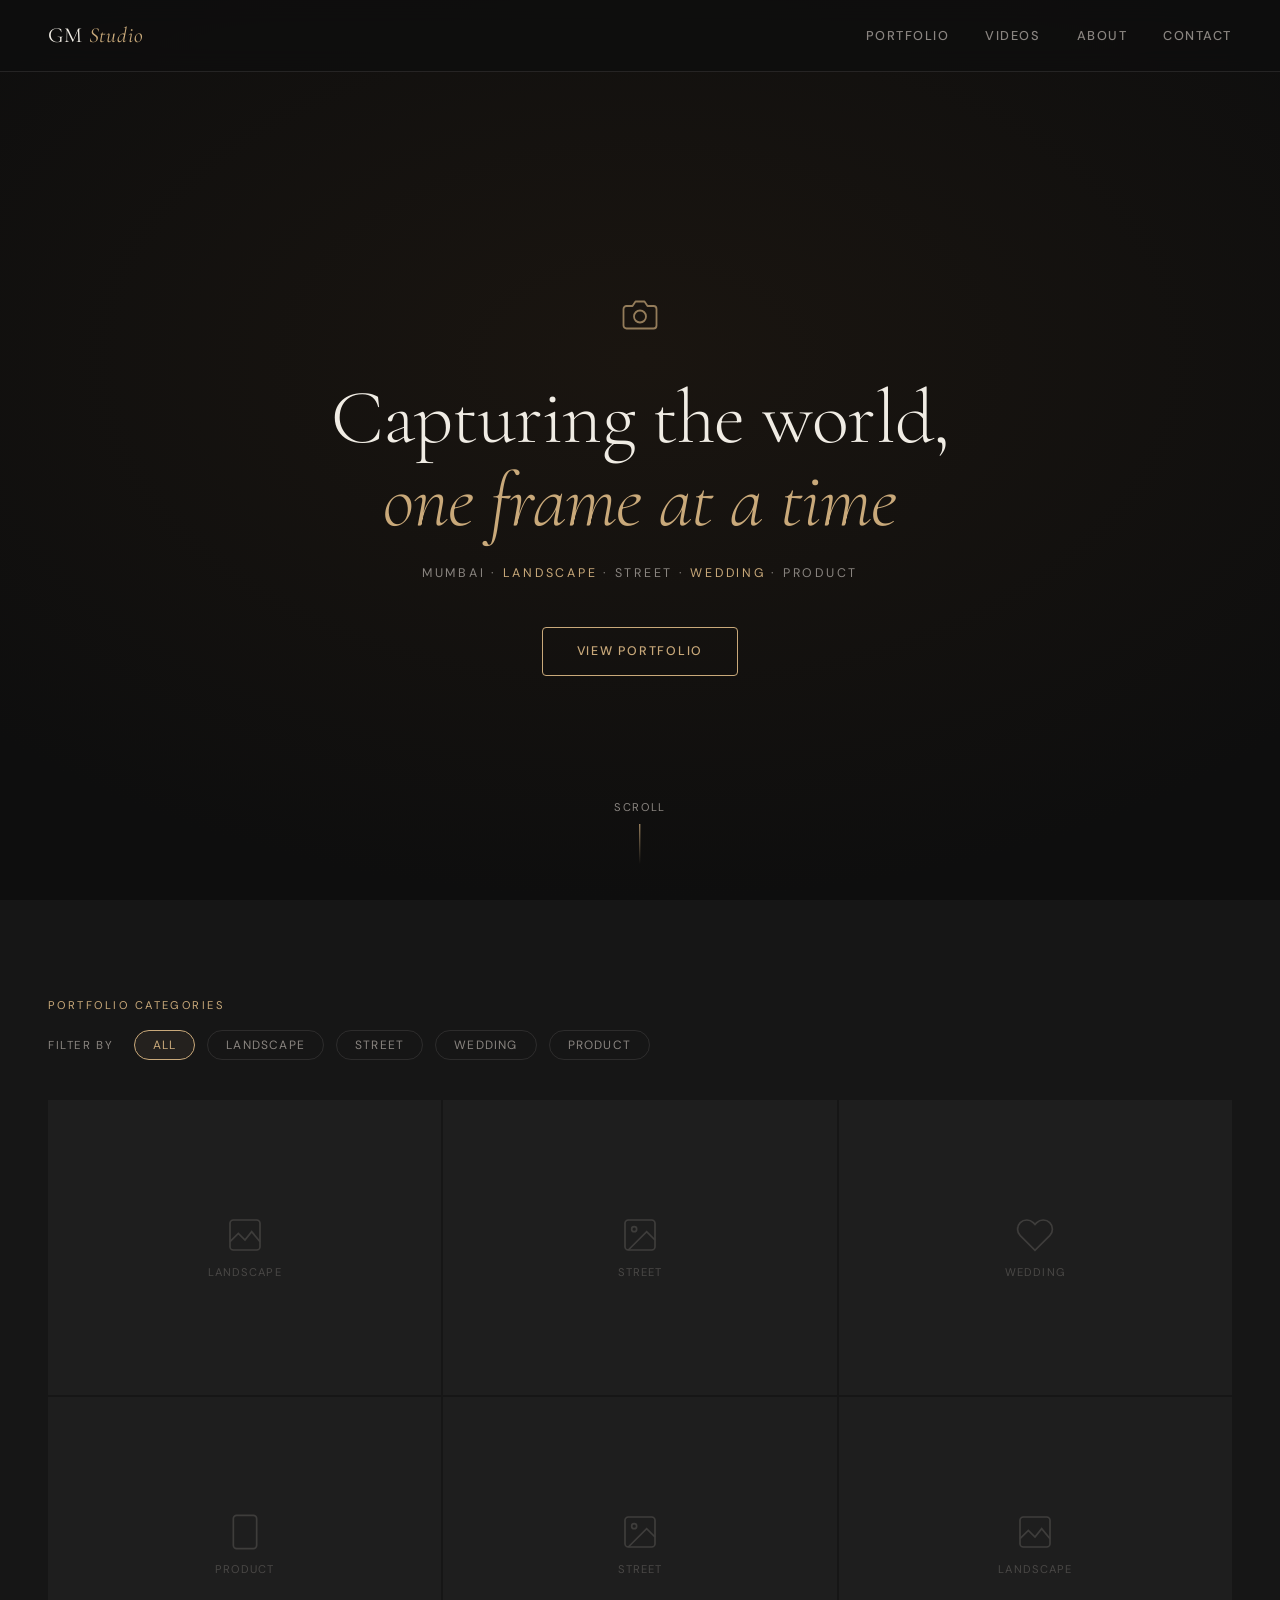
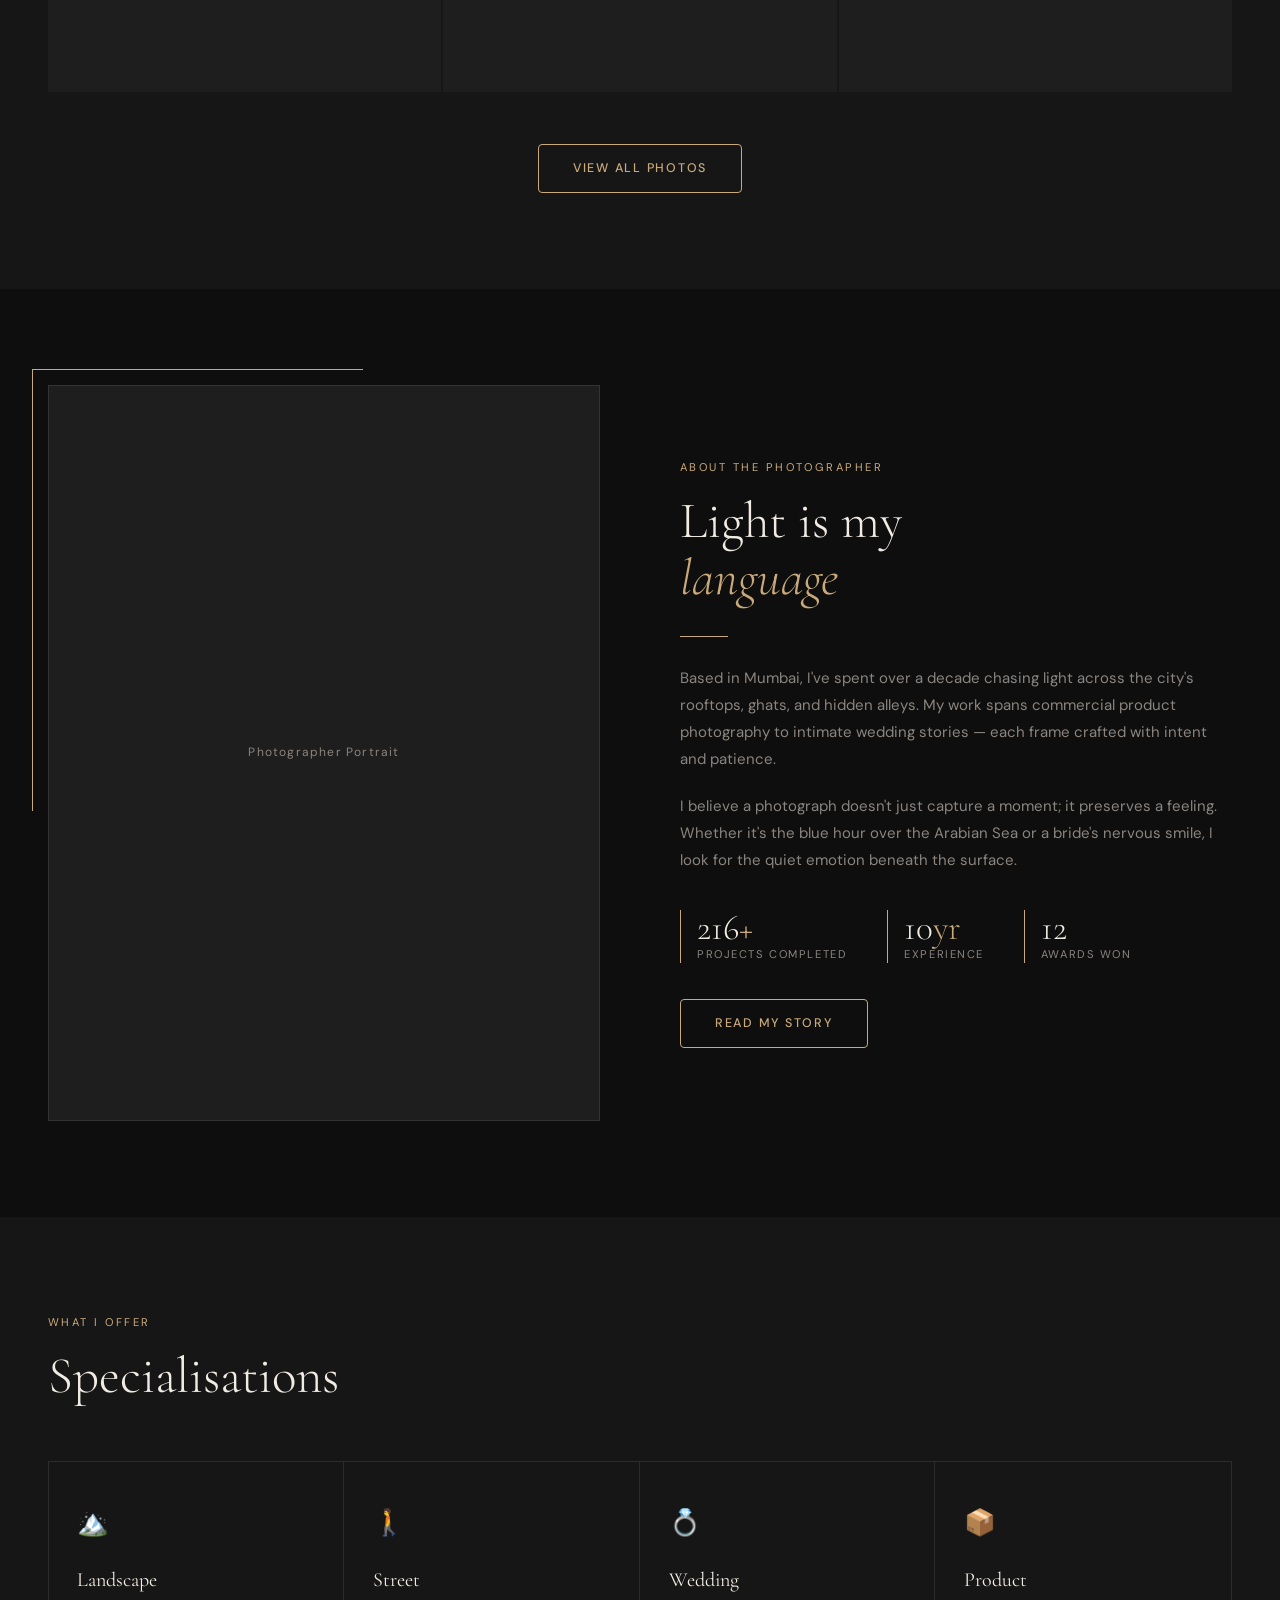
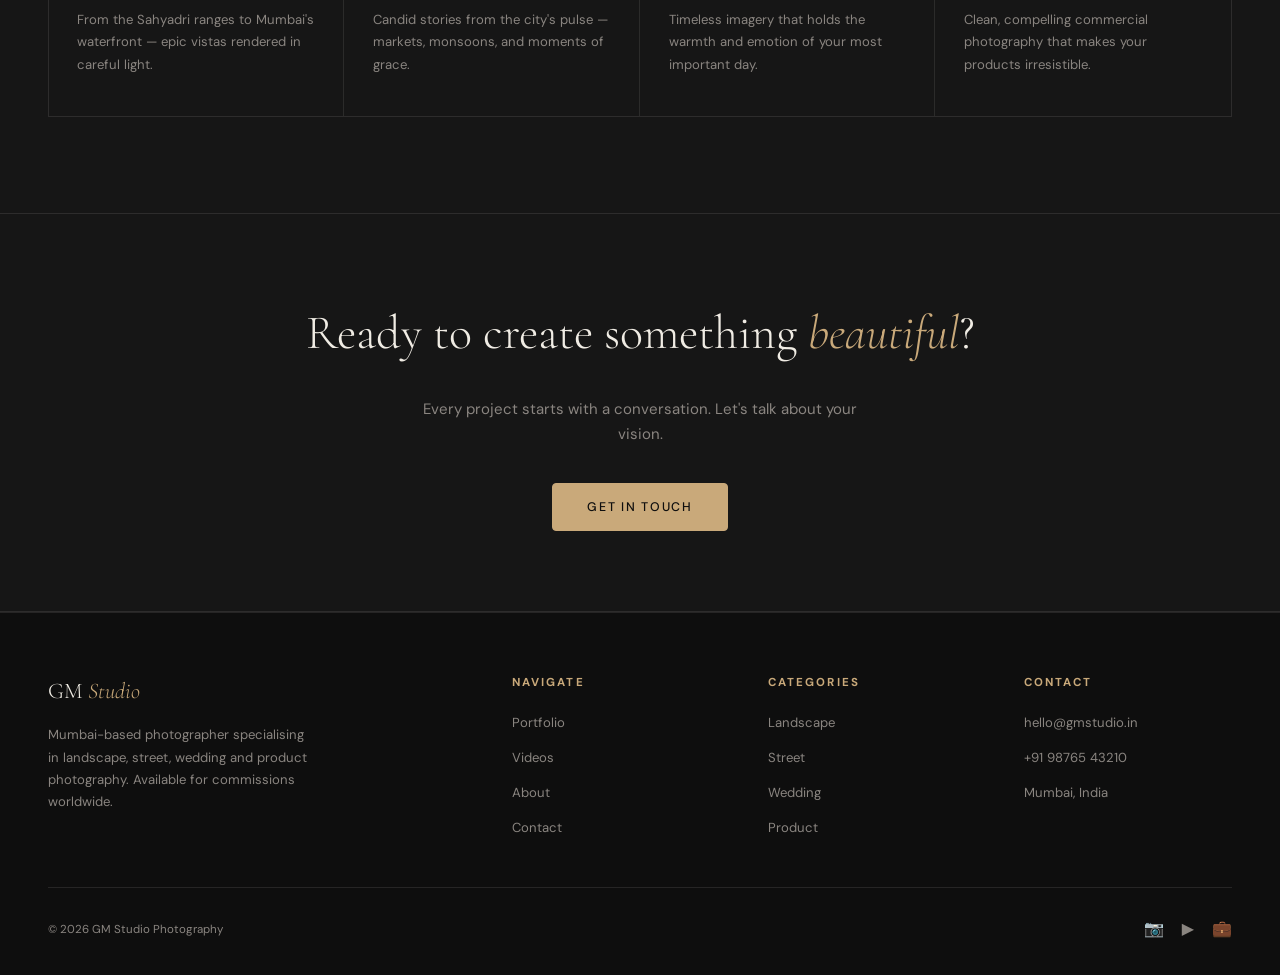
==== index.html @ 30e32eff "Add files via upload" ====
<!DOCTYPE html>
<html lang="en">
<head>
  <meta charset="UTF-8" />
  <meta name="viewport" content="width=device-width, initial-scale=1.0" />
  <title>GM Studio Photography</title>
  <link rel="stylesheet" href="css/style.css" />
</head>
<body>

  <!-- ── NAV ── -->
  <nav>
    <a href="index.html" class="nav-logo">GM <span>Studio</span></a>
    <ul class="nav-links">
      <li><a href="portfolio.html">Portfolio</a></li>
      <li><a href="videos.html">Videos</a></li>
      <li><a href="about.html">About</a></li>
      <li><a href="contact.html">Contact</a></li>
    </ul>
    <button class="hamburger" aria-label="Menu">
      <span></span><span></span><span></span>
    </button>
  </nav>

  <!-- Mobile Menu -->
  <div class="mobile-menu">
    <a href="portfolio.html">Portfolio</a>
    <a href="videos.html">Videos</a>
    <a href="about.html">About</a>
    <a href="contact.html">Contact</a>
  </div>

  <!-- ── HERO ── -->
  <section class="hero">
    <div class="hero-bg"></div>
    <div class="hero-content">
      <div class="hero-icon">
        <svg width="36" height="36" viewBox="0 0 24 24" fill="none" stroke="currentColor" stroke-width="1.2" stroke-linecap="round" stroke-linejoin="round">
          <path d="M23 19a2 2 0 0 1-2 2H3a2 2 0 0 1-2-2V8a2 2 0 0 1 2-2h4l2-3h6l2 3h4a2 2 0 0 1 2 2z"/>
          <circle cx="12" cy="13" r="4"/>
        </svg>
      </div>
      <h1>Capturing the world,<br><em>one frame at a time</em></h1>
      <p class="hero-sub">
        Mumbai &middot; <span>Landscape</span> &middot; Street &middot; <span>Wedding</span> &middot; Product
      </p>
      <a href="portfolio.html" class="btn">View Portfolio</a>
    </div>
    <div class="hero-scroll">scroll</div>
  </section>

  <!-- ── PORTFOLIO CATEGORIES ── -->
  <section class="portfolio-section">
    <div class="section-label">Portfolio categories</div>
    <div class="filter-bar">
      <span>Filter by</span>
      <button class="filter-btn active" data-filter="all">All</button>
      <button class="filter-btn" data-filter="landscape">Landscape</button>
      <button class="filter-btn" data-filter="street">Street</button>
      <button class="filter-btn" data-filter="wedding">Wedding</button>
      <button class="filter-btn" data-filter="product">Product</button>
    </div>

    <div class="grid-3">
      <!-- Landscape -->
      <div class="photo-card" data-cat="landscape" data-reveal
           data-lightbox="" data-caption="Western Ghats at Dusk — Landscape">
        <div class="photo-placeholder">
          <svg width="40" height="40" viewBox="0 0 24 24" fill="none" stroke="currentColor" stroke-width="1">
            <rect x="3" y="3" width="18" height="18" rx="2"/><path d="m3 16 5-5 4 4 4-5 5 6"/>
          </svg>
          <span>Landscape</span>
        </div>
        <div class="photo-card-overlay">
          <h3>Western Ghats</h3>
          <p>Landscape</p>
        </div>
      </div>

      <!-- Street -->
      <div class="photo-card" data-cat="street" data-reveal
           data-lightbox="" data-caption="Dharavi Streets — Street Photography">
        <div class="photo-placeholder">
          <svg width="40" height="40" viewBox="0 0 24 24" fill="none" stroke="currentColor" stroke-width="1">
            <rect x="3" y="3" width="18" height="18" rx="2"/><circle cx="8.5" cy="8.5" r="1.5"/><path d="m21 15-5-5L5 21"/>
          </svg>
          <span>Street</span>
        </div>
        <div class="photo-card-overlay">
          <h3>Dharavi Stories</h3>
          <p>Street</p>
        </div>
      </div>

      <!-- Wedding -->
      <div class="photo-card" data-cat="wedding" data-reveal
           data-lightbox="" data-caption="Beachside Ceremony — Wedding">
        <div class="photo-placeholder">
          <svg width="40" height="40" viewBox="0 0 24 24" fill="none" stroke="currentColor" stroke-width="1">
            <path d="M20.84 4.61a5.5 5.5 0 0 0-7.78 0L12 5.67l-1.06-1.06a5.5 5.5 0 0 0-7.78 7.78l1.06 1.06L12 21.23l7.78-7.78 1.06-1.06a5.5 5.5 0 0 0 0-7.78z"/>
          </svg>
          <span>Wedding</span>
        </div>
        <div class="photo-card-overlay">
          <h3>Beachside Ceremony</h3>
          <p>Wedding</p>
        </div>
      </div>

      <!-- Product -->
      <div class="photo-card" data-cat="product" data-reveal
           data-lightbox="" data-caption="Artisan Watch — Product">
        <div class="photo-placeholder">
          <svg width="40" height="40" viewBox="0 0 24 24" fill="none" stroke="currentColor" stroke-width="1">
            <rect x="5" y="2" width="14" height="20" rx="2"/><path d="M12 18h.01"/>
          </svg>
          <span>Product</span>
        </div>
        <div class="photo-card-overlay">
          <h3>Artisan Watch</h3>
          <p>Product</p>
        </div>
      </div>

      <!-- Street -->
      <div class="photo-card" data-cat="street" data-reveal
           data-lightbox="" data-caption="Marine Lines — Street">
        <div class="photo-placeholder">
          <svg width="40" height="40" viewBox="0 0 24 24" fill="none" stroke="currentColor" stroke-width="1">
            <rect x="3" y="3" width="18" height="18" rx="2"/><circle cx="8.5" cy="8.5" r="1.5"/><path d="m21 15-5-5L5 21"/>
          </svg>
          <span>Street</span>
        </div>
        <div class="photo-card-overlay">
          <h3>Marine Lines</h3>
          <p>Street</p>
        </div>
      </div>

      <!-- Landscape -->
      <div class="photo-card" data-cat="landscape" data-reveal
           data-lightbox="" data-caption="Lonavala Mist — Landscape">
        <div class="photo-placeholder">
          <svg width="40" height="40" viewBox="0 0 24 24" fill="none" stroke="currentColor" stroke-width="1">
            <rect x="3" y="3" width="18" height="18" rx="2"/><path d="m3 16 5-5 4 4 4-5 5 6"/>
          </svg>
          <span>Landscape</span>
        </div>
        <div class="photo-card-overlay">
          <h3>Lonavala Mist</h3>
          <p>Landscape</p>
        </div>
      </div>
    </div>

    <div style="text-align:center; margin-top:52px;">
      <a href="portfolio.html" class="btn">View All Photos</a>
    </div>
  </section>

  <!-- ── ABOUT STRIP ── -->
  <section style="padding:96px 48px; background: var(--bg);">
    <div class="about-strip">
      <div class="about-strip-img">
        <div class="img-frame">
          <span>Photographer Portrait</span>
        </div>
      </div>
      <div class="about-strip-text" data-reveal>
        <div class="section-label">About the photographer</div>
        <h2 class="section-title">Light is my<br><em>language</em></h2>
        <div class="divider"></div>
        <p>Based in Mumbai, I've spent over a decade chasing light across the city's rooftops, ghats, and hidden alleys. My work spans commercial product photography to intimate wedding stories — each frame crafted with intent and patience.</p>
        <p>I believe a photograph doesn't just capture a moment; it preserves a feeling. Whether it's the blue hour over the Arabian Sea or a bride's nervous smile, I look for the quiet emotion beneath the surface.</p>
        <div class="stats-row">
          <div class="stat">
            <div class="stat-num" data-count="350" data-suffix="+">350<span>+</span></div>
            <div class="stat-label">Projects completed</div>
          </div>
          <div class="stat">
            <div class="stat-num" data-count="10" data-suffix="yr">10<span>yr</span></div>
            <div class="stat-label">Experience</div>
          </div>
          <div class="stat">
            <div class="stat-num" data-count="12" data-suffix="">12<span></span></div>
            <div class="stat-label">Awards won</div>
          </div>
        </div>
        <a href="about.html" class="btn">Read my story</a>
      </div>
    </div>
  </section>

  <!-- ── SERVICES ── -->
  <section style="background: var(--bg-2);">
    <div class="section-label">What I offer</div>
    <h2 class="section-title" data-reveal>Specialisations</h2>
    <div class="services-grid">
      <div class="service-card" data-reveal>
        <div class="service-icon">🏔️</div>
        <h3>Landscape</h3>
        <p>From the Sahyadri ranges to Mumbai's waterfront — epic vistas rendered in careful light.</p>
      </div>
      <div class="service-card" data-reveal>
        <div class="service-icon">🚶</div>
        <h3>Street</h3>
        <p>Candid stories from the city's pulse — markets, monsoons, and moments of grace.</p>
      </div>
      <div class="service-card" data-reveal>
        <div class="service-icon">💍</div>
        <h3>Wedding</h3>
        <p>Timeless imagery that holds the warmth and emotion of your most important day.</p>
      </div>
      <div class="service-card" data-reveal>
        <div class="service-icon">📦</div>
        <h3>Product</h3>
        <p>Clean, compelling commercial photography that makes your products irresistible.</p>
      </div>
    </div>
  </section>

  <!-- ── CTA ── -->
  <div class="cta-strip">
    <h2>Ready to create something <em>beautiful</em>?</h2>
    <p>Every project starts with a conversation. Let's talk about your vision.</p>
    <a href="contact.html" class="btn btn-solid">Get in touch</a>
  </div>

  <!-- ── FOOTER ── -->
  <footer>
    <div class="footer-grid">
      <div>
        <div class="footer-logo">GM <span>Studio</span></div>
        <p class="footer-about">Mumbai-based photographer specialising in landscape, street, wedding and product photography. Available for commissions worldwide.</p>
      </div>
      <div class="footer-col">
        <h4>Navigate</h4>
        <ul>
          <li><a href="portfolio.html">Portfolio</a></li>
          <li><a href="videos.html">Videos</a></li>
          <li><a href="about.html">About</a></li>
          <li><a href="contact.html">Contact</a></li>
        </ul>
      </div>
      <div class="footer-col">
        <h4>Categories</h4>
        <ul>
          <li><a href="portfolio.html">Landscape</a></li>
          <li><a href="portfolio.html">Street</a></li>
          <li><a href="portfolio.html">Wedding</a></li>
          <li><a href="portfolio.html">Product</a></li>
        </ul>
      </div>
      <div class="footer-col">
        <h4>Contact</h4>
        <ul>
          <li><a href="mailto:hello@gmstudio.in">hello@gmstudio.in</a></li>
          <li><a href="tel:+919876543210">+91 98765 43210</a></li>
          <li><a href="#">Mumbai, India</a></li>
        </ul>
      </div>
    </div>
    <div class="footer-bottom">
      <span>© 2026 GM Studio Photography</span>
      <div class="social-links">
        <a href="#" aria-label="Instagram">📷</a>
        <a href="#" aria-label="YouTube">▶️</a>
        <a href="#" aria-label="LinkedIn">💼</a>
      </div>
    </div>
  </footer>

  <!-- Lightbox -->
  <div class="lightbox" id="lightbox">
    <div class="lightbox-inner">
      <span class="lightbox-close" id="lb-close">&times;</span>
      <div style="min-width:300px;min-height:220px;background:var(--bg-3);display:flex;align-items:center;justify-content:center;color:var(--text-muted);font-size:.8rem;letter-spacing:.1em;border:1px solid var(--border);">
        Add your photo here
      </div>
      <p class="lightbox-caption" id="lb-caption"></p>
    </div>
  </div>

  <script src="js/main.js"></script>
</body>
</html>
---- css/style.css ----
/* ============================================================
   Aryan Sharma Photography — style.css
   Palette: Deep charcoal bg, warm ivory text, dusty rose accent
   Type: Cormorant Garamond (display) + DM Sans (body)
   ============================================================ */

@import url('https://fonts.googleapis.com/css2?family=Cormorant+Garamond:ital,wght@0,300;0,400;0,600;1,300;1,400&family=DM+Sans:wght@300;400;500&display=swap');

/* ── TOKENS ── */
:root {
  --bg:         #0e0e0e;
  --bg-2:       #161616;
  --bg-3:       #1e1e1e;
  --text:       #f0ece4;
  --text-muted: #8a8580;
  --accent:     #c9a97a;       /* warm gold */
  --accent-2:   #e8d5b7;
  --border:     rgba(240,236,228,.1);
  --radius:     4px;
  --nav-h:      72px;

  --font-display: 'Cormorant Garamond', Georgia, serif;
  --font-body:    'DM Sans', system-ui, sans-serif;
}

/* ── RESET ── */
*, *::before, *::after { box-sizing: border-box; margin: 0; padding: 0; }
html { scroll-behavior: smooth; }
body {
  background: var(--bg);
  color: var(--text);
  font-family: var(--font-body);
  font-size: 15px;
  line-height: 1.65;
  -webkit-font-smoothing: antialiased;
}
img { display: block; max-width: 100%; }
a { color: inherit; text-decoration: none; }
ul { list-style: none; }
button { cursor: pointer; border: none; background: none; font-family: inherit; }

/* ── NAV ── */
nav {
  position: fixed; top: 0; left: 0; right: 0; z-index: 100;
  height: var(--nav-h);
  display: flex; align-items: center; justify-content: space-between;
  padding: 0 48px;
  background: rgba(14,14,14,.88);
  backdrop-filter: blur(12px);
  border-bottom: 1px solid var(--border);
  transition: background .3s;
}
.nav-logo {
  font-family: var(--font-display);
  font-size: 1.35rem;
  font-weight: 400;
  letter-spacing: .04em;
  color: var(--text);
}
.nav-logo span { color: var(--accent); font-style: italic; }
.nav-links { display: flex; gap: 36px; align-items: center; }
.nav-links a {
  font-size: .8rem;
  font-weight: 500;
  letter-spacing: .12em;
  text-transform: uppercase;
  color: var(--text-muted);
  transition: color .2s;
}
.nav-links a:hover,
.nav-links a.active { color: var(--accent); }
.hamburger { display: none; flex-direction: column; gap: 5px; }
.hamburger span {
  display: block; width: 24px; height: 1.5px;
  background: var(--text); transition: all .3s;
}

/* ── HERO ── */
.hero {
  min-height: 100vh;
  display: flex; flex-direction: column;
  align-items: center; justify-content: center;
  text-align: center;
  padding: var(--nav-h) 24px 0;
  position: relative;
  overflow: hidden;
}
.hero-bg {
  position: absolute; inset: 0; z-index: 0;
  background: radial-gradient(ellipse 70% 60% at 50% 40%, #1a1510 0%, #0e0e0e 100%);
}
.hero-content { position: relative; z-index: 1; max-width: 680px; }
.hero-icon {
  font-size: 2rem; margin-bottom: 28px;
  color: var(--accent); opacity: .7;
}
.hero h1 {
  font-family: var(--font-display);
  font-size: clamp(2.8rem, 6vw, 5.5rem);
  font-weight: 300;
  line-height: 1.08;
  letter-spacing: -.01em;
  margin-bottom: 20px;
}
.hero h1 em { font-style: italic; color: var(--accent); }
.hero-sub {
  font-size: .78rem;
  letter-spacing: .22em;
  text-transform: uppercase;
  color: var(--text-muted);
  margin-bottom: 44px;
}
.hero-sub span { color: var(--accent); }
.btn {
  display: inline-flex; align-items: center; gap: 10px;
  padding: 13px 34px;
  border: 1px solid var(--accent);
  color: var(--accent);
  font-family: var(--font-body);
  font-size: .78rem;
  font-weight: 500;
  letter-spacing: .14em;
  text-transform: uppercase;
  border-radius: var(--radius);
  transition: background .25s, color .25s;
}
.btn:hover { background: var(--accent); color: var(--bg); }
.btn-solid {
  background: var(--accent); color: var(--bg);
}
.btn-solid:hover { background: var(--accent-2); }
.hero-scroll {
  position: absolute; bottom: 36px; left: 50%; transform: translateX(-50%);
  display: flex; flex-direction: column; align-items: center; gap: 8px;
  color: var(--text-muted); font-size: .7rem; letter-spacing: .14em;
  text-transform: uppercase;
}
.hero-scroll::after {
  content: '';
  display: block; width: 1px; height: 40px;
  background: linear-gradient(to bottom, var(--accent), transparent);
  animation: scrollLine 2s ease-in-out infinite;
}
@keyframes scrollLine { 0%,100%{opacity:.3;transform:scaleY(1)} 50%{opacity:1;transform:scaleY(1.3)} }

/* ── SECTION BASICS ── */
section { padding: 96px 48px; }
.section-label {
  font-size: .7rem; letter-spacing: .22em; text-transform: uppercase;
  color: var(--accent); margin-bottom: 16px;
}
.section-title {
  font-family: var(--font-display);
  font-size: clamp(2rem, 4vw, 3.2rem);
  font-weight: 300; line-height: 1.12;
}
.section-title em { font-style: italic; color: var(--accent); }
.divider {
  width: 48px; height: 1px;
  background: var(--accent); margin: 28px 0;
}

/* ── PORTFOLIO PREVIEW (homepage) ── */
.portfolio-section { background: var(--bg-2); }
.filter-bar {
  display: flex; align-items: center; gap: 12px;
  margin-bottom: 40px; flex-wrap: wrap;
}
.filter-bar span {
  font-size: .72rem; letter-spacing: .14em;
  text-transform: uppercase; color: var(--text-muted); margin-right: 8px;
}
.filter-btn {
  padding: 6px 18px;
  border: 1px solid var(--border);
  border-radius: 20px;
  font-size: .75rem; letter-spacing: .1em;
  text-transform: uppercase; color: var(--text-muted);
  transition: all .2s;
}
.filter-btn:hover, .filter-btn.active {
  border-color: var(--accent); color: var(--accent);
  background: rgba(201,169,122,.08);
}
.grid-3 {
  display: grid;
  grid-template-columns: repeat(3, 1fr);
  gap: 2px;
}
.photo-card {
  position: relative; overflow: hidden;
  aspect-ratio: 4/3; background: var(--bg-3);
  cursor: pointer;
}
.photo-card img {
  width: 100%; height: 100%; object-fit: cover;
  transition: transform .5s cubic-bezier(.25,.46,.45,.94);
}
.photo-card:hover img { transform: scale(1.06); }
.photo-card-overlay {
  position: absolute; inset: 0;
  background: linear-gradient(to top, rgba(14,14,14,.85) 0%, transparent 55%);
  opacity: 0; transition: opacity .3s;
  display: flex; flex-direction: column;
  justify-content: flex-end; padding: 20px;
}
.photo-card:hover .photo-card-overlay { opacity: 1; }
.photo-card-overlay h3 {
  font-family: var(--font-display); font-weight: 400; font-size: 1.1rem;
}
.photo-card-overlay p { font-size: .72rem; color: var(--accent); letter-spacing: .1em; text-transform: uppercase; }

/* ── PLACEHOLDER SVG PHOTO CARDS ── */
.photo-placeholder {
  width:100%; height:100%; display:flex; align-items:center; justify-content:center;
  background: var(--bg-3); flex-direction: column; gap: 8px; color: var(--text-muted);
}
.photo-placeholder svg { opacity: .3; }
.photo-placeholder span { font-size: .7rem; letter-spacing: .1em; text-transform: uppercase; opacity: .4; }

/* ── ABOUT STRIP (homepage teaser) ── */
.about-strip {
  display: grid; grid-template-columns: 1fr 1fr; gap: 80px; align-items: center;
}
.about-strip-img {
  position: relative;
}
.about-strip-img .img-frame {
  width: 100%; aspect-ratio: 3/4; background: var(--bg-3);
  border: 1px solid var(--border);
  display: flex; align-items: center; justify-content: center;
  color: var(--text-muted); font-size: .75rem; letter-spacing: .1em;
}
.about-strip-img::before {
  content: '';
  position: absolute; top: -16px; left: -16px;
  width: 60%; height: 60%;
  border-top: 1px solid var(--accent); border-left: 1px solid var(--accent);
  pointer-events: none;
}
.about-strip-text p { color: var(--text-muted); margin-bottom: 20px; line-height: 1.8; }
.stats-row { display: flex; gap: 40px; margin: 36px 0; }
.stat { border-left: 1px solid var(--accent); padding-left: 16px; }
.stat-num {
  font-family: var(--font-display); font-size: 2.2rem;
  font-weight: 300; color: var(--text); line-height: 1;
}
.stat-num span { color: var(--accent); }
.stat-label { font-size: .7rem; letter-spacing: .14em; text-transform: uppercase; color: var(--text-muted); }

/* ── SERVICES ── */
.services-grid {
  display: grid; grid-template-columns: repeat(4, 1fr); gap: 1px;
  border: 1px solid var(--border); margin-top: 56px;
}
.service-card {
  padding: 40px 28px; background: var(--bg-2);
  border-right: 1px solid var(--border);
  transition: background .25s;
}
.service-card:last-child { border-right: none; }
.service-card:hover { background: var(--bg-3); }
.service-icon { font-size: 1.6rem; margin-bottom: 20px; }
.service-card h3 {
  font-family: var(--font-display); font-size: 1.25rem;
  font-weight: 400; margin-bottom: 12px;
}
.service-card p { font-size: .82rem; color: var(--text-muted); line-height: 1.7; }

/* ── CTA STRIP ── */
.cta-strip {
  background: var(--bg-2);
  border-top: 1px solid var(--border);
  border-bottom: 1px solid var(--border);
  text-align: center; padding: 80px 48px;
}
.cta-strip h2 {
  font-family: var(--font-display); font-size: clamp(1.8rem, 4vw, 3rem);
  font-weight: 300; margin-bottom: 24px;
}
.cta-strip h2 em { font-style: italic; color: var(--accent); }
.cta-strip p { color: var(--text-muted); max-width: 440px; margin: 0 auto 36px; }

/* ── FOOTER ── */
footer {
  background: var(--bg); border-top: 1px solid var(--border);
  padding: 60px 48px 32px;
}
.footer-grid {
  display: grid; grid-template-columns: 2fr 1fr 1fr 1fr; gap: 48px;
  margin-bottom: 48px;
}
.footer-logo {
  font-family: var(--font-display); font-size: 1.4rem; font-weight: 300;
  color: var(--text); margin-bottom: 14px;
}
.footer-logo span { color: var(--accent); font-style: italic; }
.footer-about { font-size: .82rem; color: var(--text-muted); line-height: 1.7; max-width: 260px; }
.footer-col h4 {
  font-size: .72rem; letter-spacing: .18em; text-transform: uppercase;
  color: var(--accent); margin-bottom: 18px;
}
.footer-col ul { display: flex; flex-direction: column; gap: 10px; }
.footer-col ul li a {
  font-size: .82rem; color: var(--text-muted); transition: color .2s;
}
.footer-col ul li a:hover { color: var(--text); }
.footer-bottom {
  display: flex; justify-content: space-between; align-items: center;
  padding-top: 28px; border-top: 1px solid var(--border);
  font-size: .72rem; color: var(--text-muted);
}
.social-links { display: flex; gap: 18px; }
.social-links a { color: var(--text-muted); transition: color .2s; font-size: 1rem; }
.social-links a:hover { color: var(--accent); }

/* ── PAGE HERO (inner pages) ── */
.page-hero {
  height: 42vh; min-height: 300px;
  display: flex; flex-direction: column; align-items: center; justify-content: center;
  text-align: center; padding-top: var(--nav-h);
  background: radial-gradient(ellipse 60% 80% at 50% 50%, #17120a 0%, #0e0e0e 100%);
  border-bottom: 1px solid var(--border);
}
.page-hero h1 {
  font-family: var(--font-display); font-size: clamp(2.4rem, 5vw, 4.5rem);
  font-weight: 300;
}
.page-hero h1 em { font-style: italic; color: var(--accent); }
.page-hero p { color: var(--text-muted); font-size: .82rem; letter-spacing: .14em; text-transform: uppercase; margin-top: 12px; }

/* ── PORTFOLIO PAGE ── */
.portfolio-page section { padding: 64px 48px; }
.masonry-grid {
  columns: 3; column-gap: 3px;
}
.masonry-item {
  break-inside: avoid; margin-bottom: 3px;
  position: relative; overflow: hidden; cursor: pointer;
}
.masonry-item img { width: 100%; display: block; transition: transform .4s; }
.masonry-item:hover img { transform: scale(1.04); }

/* ── LIGHTBOX ── */
.lightbox {
  position: fixed; inset: 0; z-index: 999;
  background: rgba(10,10,10,.95); backdrop-filter: blur(8px);
  display: none; align-items: center; justify-content: center;
}
.lightbox.open { display: flex; }
.lightbox-inner { max-width: 90vw; max-height: 90vh; position: relative; }
.lightbox-inner img { max-width: 90vw; max-height: 80vh; object-fit: contain; border: 1px solid var(--border); }
.lightbox-close {
  position: absolute; top: -44px; right: 0;
  color: var(--text-muted); font-size: 1.6rem; cursor: pointer;
  transition: color .2s;
}
.lightbox-close:hover { color: var(--accent); }
.lightbox-caption {
  margin-top: 14px; text-align: center;
  font-family: var(--font-display); font-size: 1rem;
  color: var(--text-muted); font-style: italic;
}

/* ── VIDEOS PAGE ── */
.videos-grid {
  display: grid; grid-template-columns: repeat(3, 1fr); gap: 24px;
  margin-top: 48px;
}
.video-card {
  background: var(--bg-2); border: 1px solid var(--border);
  border-radius: var(--radius); overflow: hidden; transition: border-color .25s;
}
.video-card:hover { border-color: var(--accent); }
.video-thumb {
  aspect-ratio: 16/9; background: var(--bg-3);
  display: flex; align-items: center; justify-content: center;
  position: relative; overflow: hidden; cursor: pointer;
}
.video-thumb-placeholder {
  width: 100%; height: 100%; display: flex; align-items: center; justify-content: center;
  background: linear-gradient(135deg, #1a1510, #0e0e0e);
}
.play-btn {
  width: 56px; height: 56px; border-radius: 50%;
  border: 1.5px solid var(--accent);
  display: flex; align-items: center; justify-content: center;
  color: var(--accent); font-size: 1.2rem;
  transition: all .25s;
}
.video-thumb:hover .play-btn { background: var(--accent); color: var(--bg); }
.video-info { padding: 20px; }
.video-info h3 { font-family: var(--font-display); font-size: 1.1rem; font-weight: 400; margin-bottom: 8px; }
.video-info p { font-size: .78rem; color: var(--text-muted); }
.video-tag {
  display: inline-block; margin-top: 10px;
  padding: 3px 10px; border: 1px solid var(--border);
  border-radius: 20px; font-size: .65rem; letter-spacing: .1em;
  text-transform: uppercase; color: var(--text-muted);
}

/* ── ABOUT PAGE ── */
.about-page section { max-width: 1100px; margin: 0 auto; }
.about-intro {
  display: grid; grid-template-columns: 1fr 1.4fr; gap: 80px; align-items: start;
  padding: 96px 48px;
}
.about-photo {
  position: sticky; top: calc(var(--nav-h) + 24px);
  aspect-ratio: 3/4; background: var(--bg-3); border: 1px solid var(--border);
  display: flex; align-items: center; justify-content: center;
  color: var(--text-muted); font-size: .75rem;
}
.about-text .eyebrow {
  font-size: .72rem; letter-spacing: .22em; text-transform: uppercase;
  color: var(--accent); margin-bottom: 20px;
}
.about-text h2 {
  font-family: var(--font-display); font-size: clamp(2rem, 3.5vw, 3rem);
  font-weight: 300; line-height: 1.12; margin-bottom: 28px;
}
.about-text h2 em { font-style: italic; color: var(--accent); }
.about-text p { color: var(--text-muted); line-height: 1.85; margin-bottom: 18px; }
.skills-row { display: flex; flex-wrap: wrap; gap: 8px; margin-top: 28px; }
.skill-tag {
  padding: 5px 14px; border: 1px solid var(--border);
  border-radius: 20px; font-size: .72rem; letter-spacing: .08em;
  color: var(--text-muted);
}
.gear-list {
  background: var(--bg-2); border: 1px solid var(--border);
  border-radius: var(--radius); padding: 36px; margin-top: 40px;
}
.gear-list h3 {
  font-family: var(--font-display); font-size: 1.3rem; font-weight: 400;
  margin-bottom: 20px; color: var(--accent);
}
.gear-item {
  display: flex; justify-content: space-between; align-items: center;
  padding: 12px 0; border-bottom: 1px solid var(--border);
  font-size: .82rem;
}
.gear-item:last-child { border-bottom: none; }
.gear-item span { color: var(--text-muted); }

/* ── CONTACT PAGE ── */
.contact-page { padding: 80px 48px; max-width: 1100px; margin: 0 auto; }
.contact-grid { display: grid; grid-template-columns: 1fr 1.4fr; gap: 80px; align-items: start; }
.contact-info h2 {
  font-family: var(--font-display); font-size: clamp(1.8rem, 3vw, 2.8rem);
  font-weight: 300; margin-bottom: 20px;
}
.contact-info h2 em { font-style: italic; color: var(--accent); }
.contact-info p { color: var(--text-muted); line-height: 1.8; margin-bottom: 32px; }
.contact-detail { display: flex; gap: 16px; align-items: flex-start; margin-bottom: 20px; }
.contact-detail-icon { color: var(--accent); font-size: 1.1rem; margin-top: 2px; }
.contact-detail-text label {
  display: block; font-size: .68rem; letter-spacing: .16em;
  text-transform: uppercase; color: var(--text-muted); margin-bottom: 4px;
}
.contact-detail-text span { font-size: .9rem; }
.form-group { margin-bottom: 22px; }
.form-group label {
  display: block; font-size: .72rem; letter-spacing: .14em;
  text-transform: uppercase; color: var(--accent); margin-bottom: 10px;
}
.form-group input,
.form-group select,
.form-group textarea {
  width: 100%; background: var(--bg-2); border: 1px solid var(--border);
  border-radius: var(--radius); color: var(--text);
  font-family: var(--font-body); font-size: .88rem;
  padding: 13px 16px; transition: border-color .2s; outline: none;
}
.form-group input:focus,
.form-group select:focus,
.form-group textarea:focus { border-color: var(--accent); }
.form-group textarea { resize: vertical; min-height: 130px; }
.form-group select option { background: var(--bg-2); }
.form-row { display: grid; grid-template-columns: 1fr 1fr; gap: 16px; }

/* ── TOAST ── */
.toast {
  position: fixed; bottom: 32px; right: 32px; z-index: 999;
  background: var(--bg-3); border: 1px solid var(--accent);
  color: var(--text); padding: 16px 24px; border-radius: var(--radius);
  font-size: .85rem; display: none; align-items: center; gap: 12px;
  animation: slideUp .3s ease;
}
.toast.show { display: flex; }
@keyframes slideUp { from{transform:translateY(16px);opacity:0} to{transform:translateY(0);opacity:1} }

/* ── MOBILE NAV MENU ── */
.mobile-menu {
  display: none; position: fixed; inset: 0; z-index: 99;
  background: var(--bg); padding: calc(var(--nav-h) + 32px) 40px 40px;
  flex-direction: column; gap: 28px;
}
.mobile-menu.open { display: flex; }
.mobile-menu a {
  font-family: var(--font-display); font-size: 2.2rem; font-weight: 300;
  color: var(--text-muted); transition: color .2s;
}
.mobile-menu a:hover { color: var(--accent); }

/* ── RESPONSIVE ── */
@media (max-width: 1024px) {
  nav { padding: 0 28px; }
  section { padding: 64px 28px; }
  .grid-3, .masonry-grid { columns: 2; }
  .grid-3 { grid-template-columns: 1fr 1fr; }
  .services-grid { grid-template-columns: 1fr 1fr; }
  .footer-grid { grid-template-columns: 1fr 1fr; }
  .about-intro { grid-template-columns: 1fr; gap: 40px; }
  .about-photo { position: static; aspect-ratio: 16/9; }
  .contact-grid { grid-template-columns: 1fr; gap: 48px; }
  .about-strip { grid-template-columns: 1fr; gap: 48px; }
  .videos-grid { grid-template-columns: 1fr 1fr; }
}

@media (max-width: 640px) {
  .nav-links { display: none; }
  .hamburger { display: flex; }
  section { padding: 48px 20px; }
  .grid-3 { grid-template-columns: 1fr; }
  .masonry-grid { columns: 1; }
  .services-grid { grid-template-columns: 1fr; }
  .footer-grid { grid-template-columns: 1fr; }
  .footer-bottom { flex-direction: column; gap: 16px; text-align: center; }
  .form-row { grid-template-columns: 1fr; }
  .stats-row { flex-direction: column; gap: 20px; }
  .videos-grid { grid-template-columns: 1fr; }
  .contact-page { padding: 48px 20px; }
  nav { padding: 0 20px; }
}
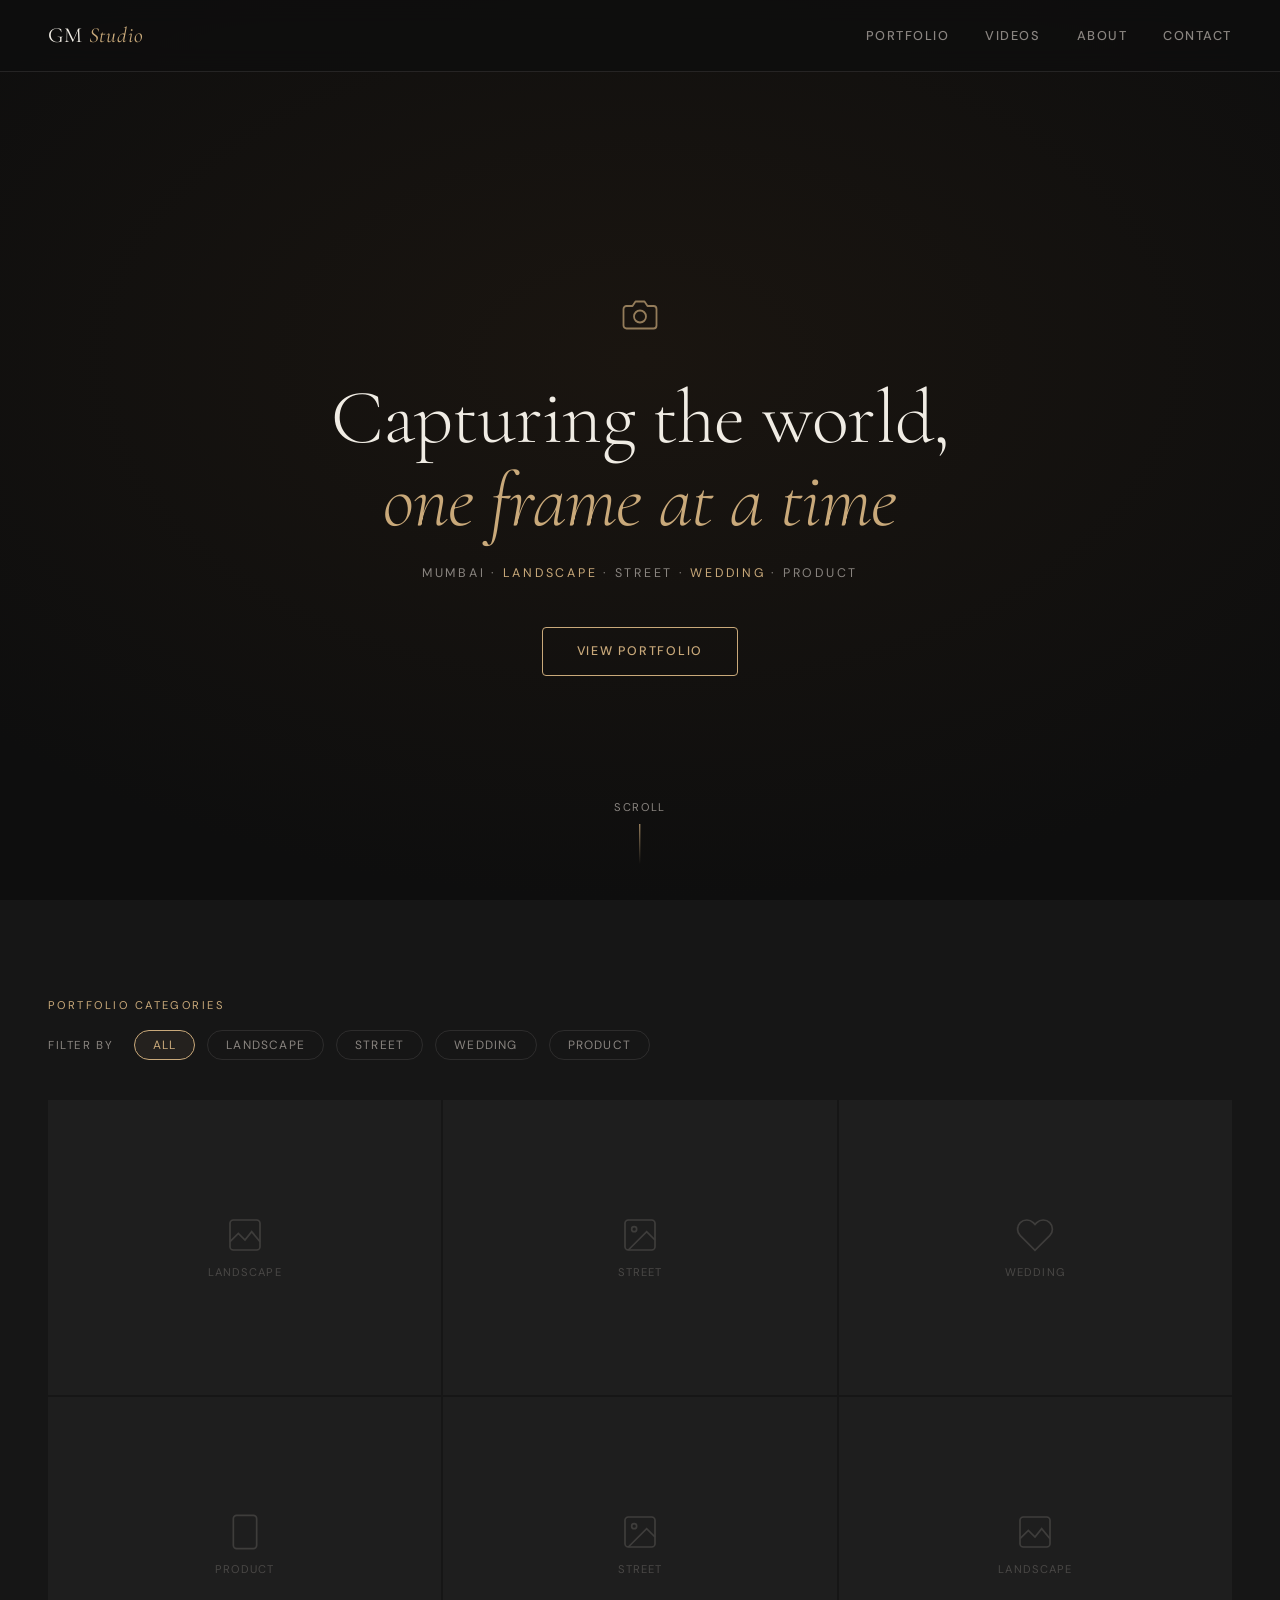
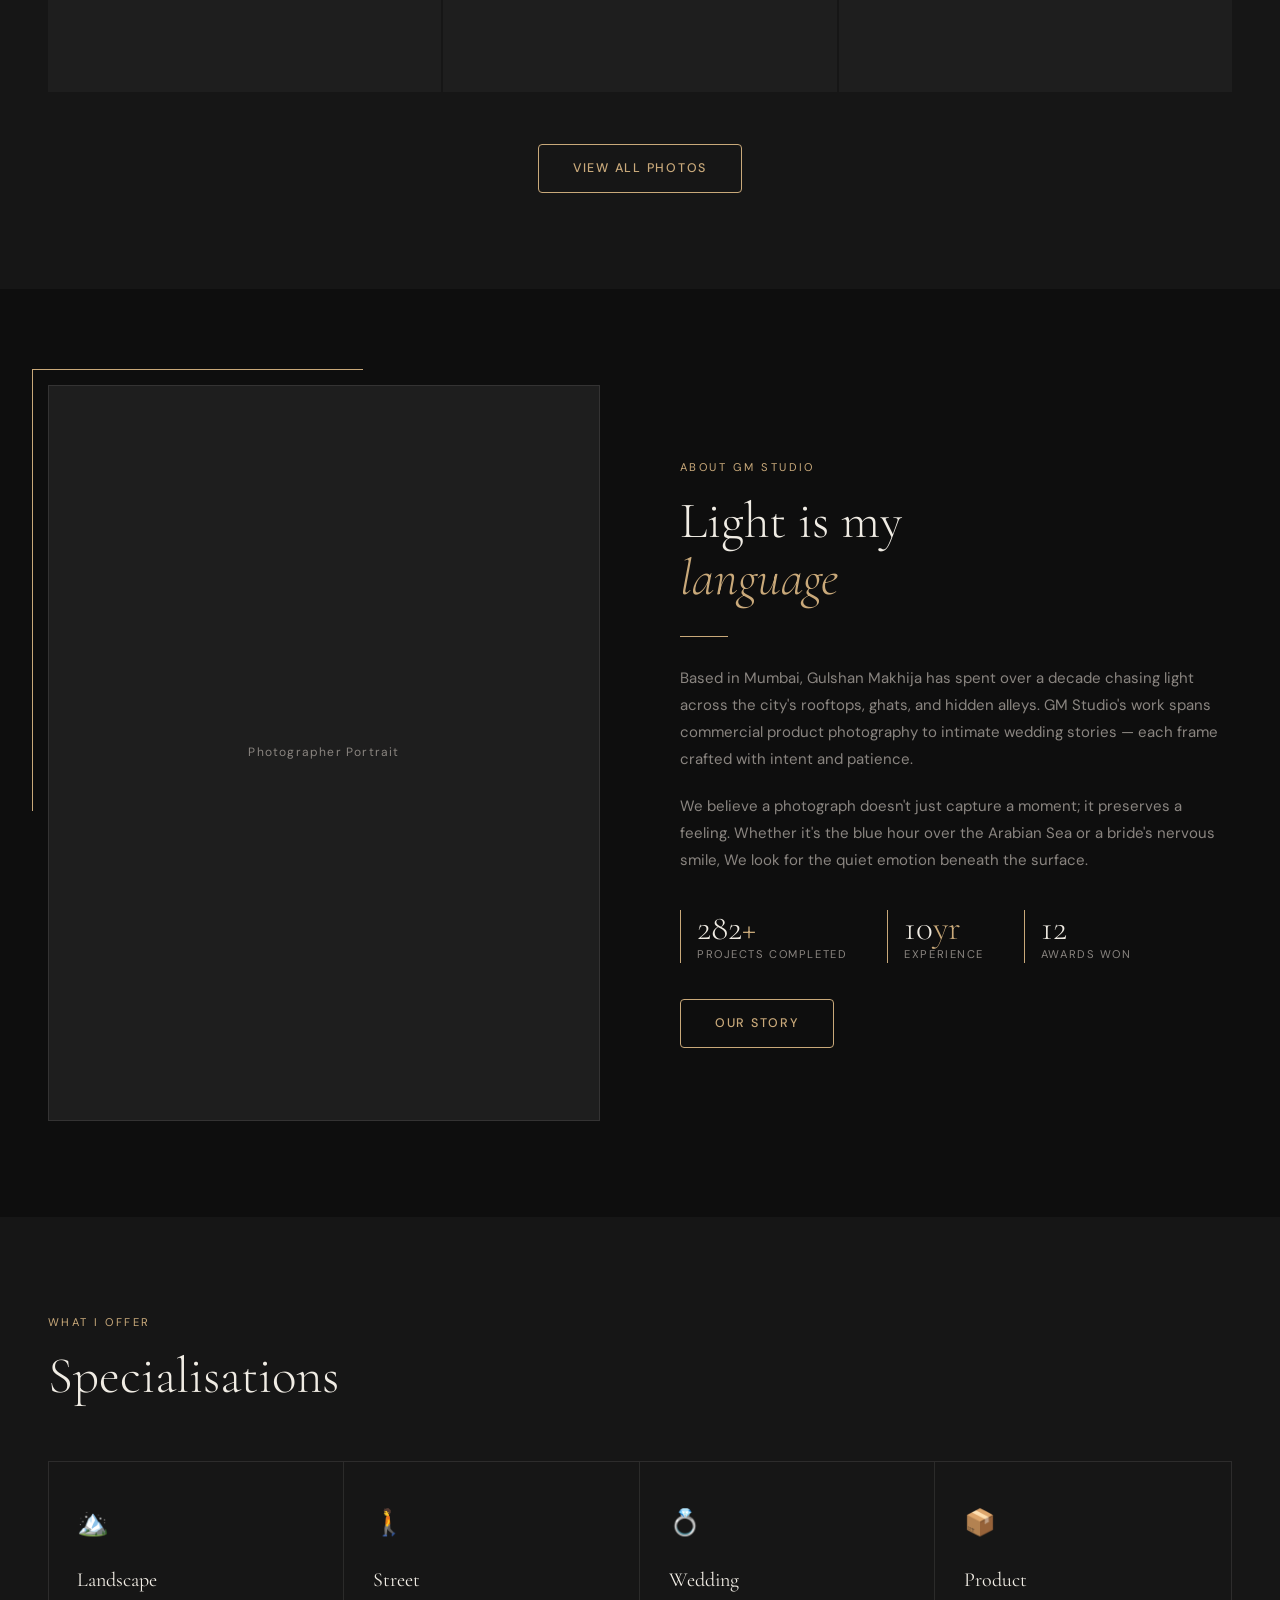
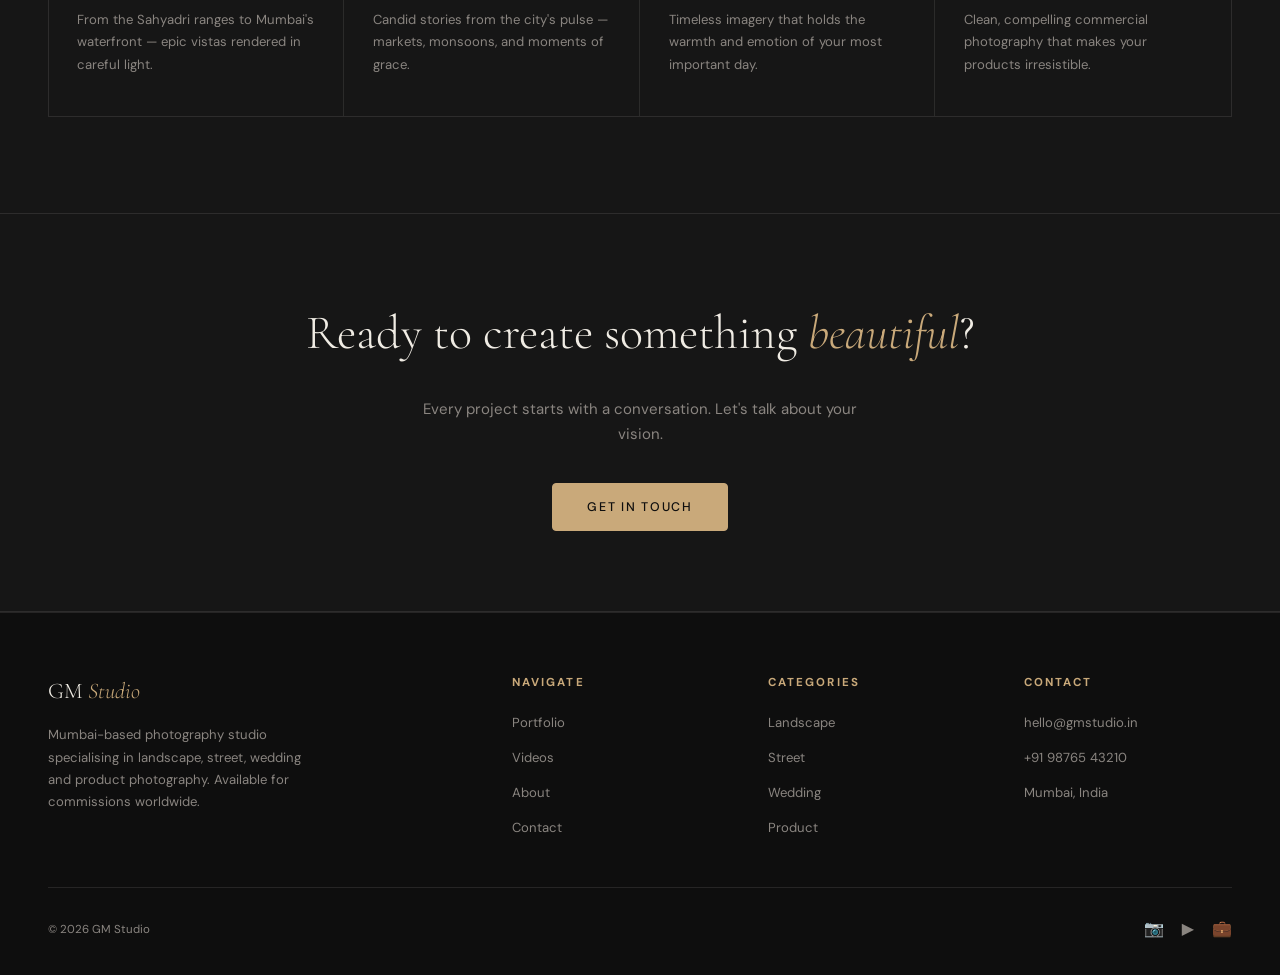
==== commit b5fe3822: "Add files via upload" ====
--- a/index.html
+++ b/index.html
@@ -3,7 +3,7 @@
 <head>
   <meta charset="UTF-8" />
   <meta name="viewport" content="width=device-width, initial-scale=1.0" />
-  <title>GM Studio Photography</title>
+  <title>GM Studio</title>
   <link rel="stylesheet" href="css/style.css" />
 </head>
 <body>
@@ -167,11 +167,11 @@
         </div>
       </div>
       <div class="about-strip-text" data-reveal>
-        <div class="section-label">About the photographer</div>
+        <div class="section-label">About GM Studio</div>
         <h2 class="section-title">Light is my<br><em>language</em></h2>
         <div class="divider"></div>
-        <p>Based in Mumbai, I've spent over a decade chasing light across the city's rooftops, ghats, and hidden alleys. My work spans commercial product photography to intimate wedding stories — each frame crafted with intent and patience.</p>
-        <p>I believe a photograph doesn't just capture a moment; it preserves a feeling. Whether it's the blue hour over the Arabian Sea or a bride's nervous smile, I look for the quiet emotion beneath the surface.</p>
+        <p>Based in Mumbai, Gulshan Makhija has spent over a decade chasing light across the city's rooftops, ghats, and hidden alleys. GM Studio's work spans commercial product photography to intimate wedding stories — each frame crafted with intent and patience.</p>
+        <p>We believe a photograph doesn't just capture a moment; it preserves a feeling. Whether it's the blue hour over the Arabian Sea or a bride's nervous smile, We look for the quiet emotion beneath the surface.</p>
         <div class="stats-row">
           <div class="stat">
             <div class="stat-num" data-count="350" data-suffix="+">350<span>+</span></div>
@@ -186,7 +186,7 @@
             <div class="stat-label">Awards won</div>
           </div>
         </div>
-        <a href="about.html" class="btn">Read my story</a>
+        <a href="about.html" class="btn">Our story</a>
       </div>
     </div>
   </section>
@@ -231,7 +231,7 @@
     <div class="footer-grid">
       <div>
         <div class="footer-logo">GM <span>Studio</span></div>
-        <p class="footer-about">Mumbai-based photographer specialising in landscape, street, wedding and product photography. Available for commissions worldwide.</p>
+        <p class="footer-about">Mumbai-based photography studio specialising in landscape, street, wedding and product photography. Available for commissions worldwide.</p>
       </div>
       <div class="footer-col">
         <h4>Navigate</h4>
@@ -261,7 +261,7 @@
       </div>
     </div>
     <div class="footer-bottom">
-      <span>© 2026 GM Studio Photography</span>
+      <span>© 2026 GM Studio</span>
       <div class="social-links">
         <a href="#" aria-label="Instagram">📷</a>
         <a href="#" aria-label="YouTube">▶️</a>
--- a/css/style.css
+++ b/css/style.css
@@ -1,5 +1,5 @@
 /* ============================================================
-   Aryan Sharma Photography — style.css
+   GM Studio — style.css
    Palette: Deep charcoal bg, warm ivory text, dusty rose accent
    Type: Cormorant Garamond (display) + DM Sans (body)
    ============================================================ */
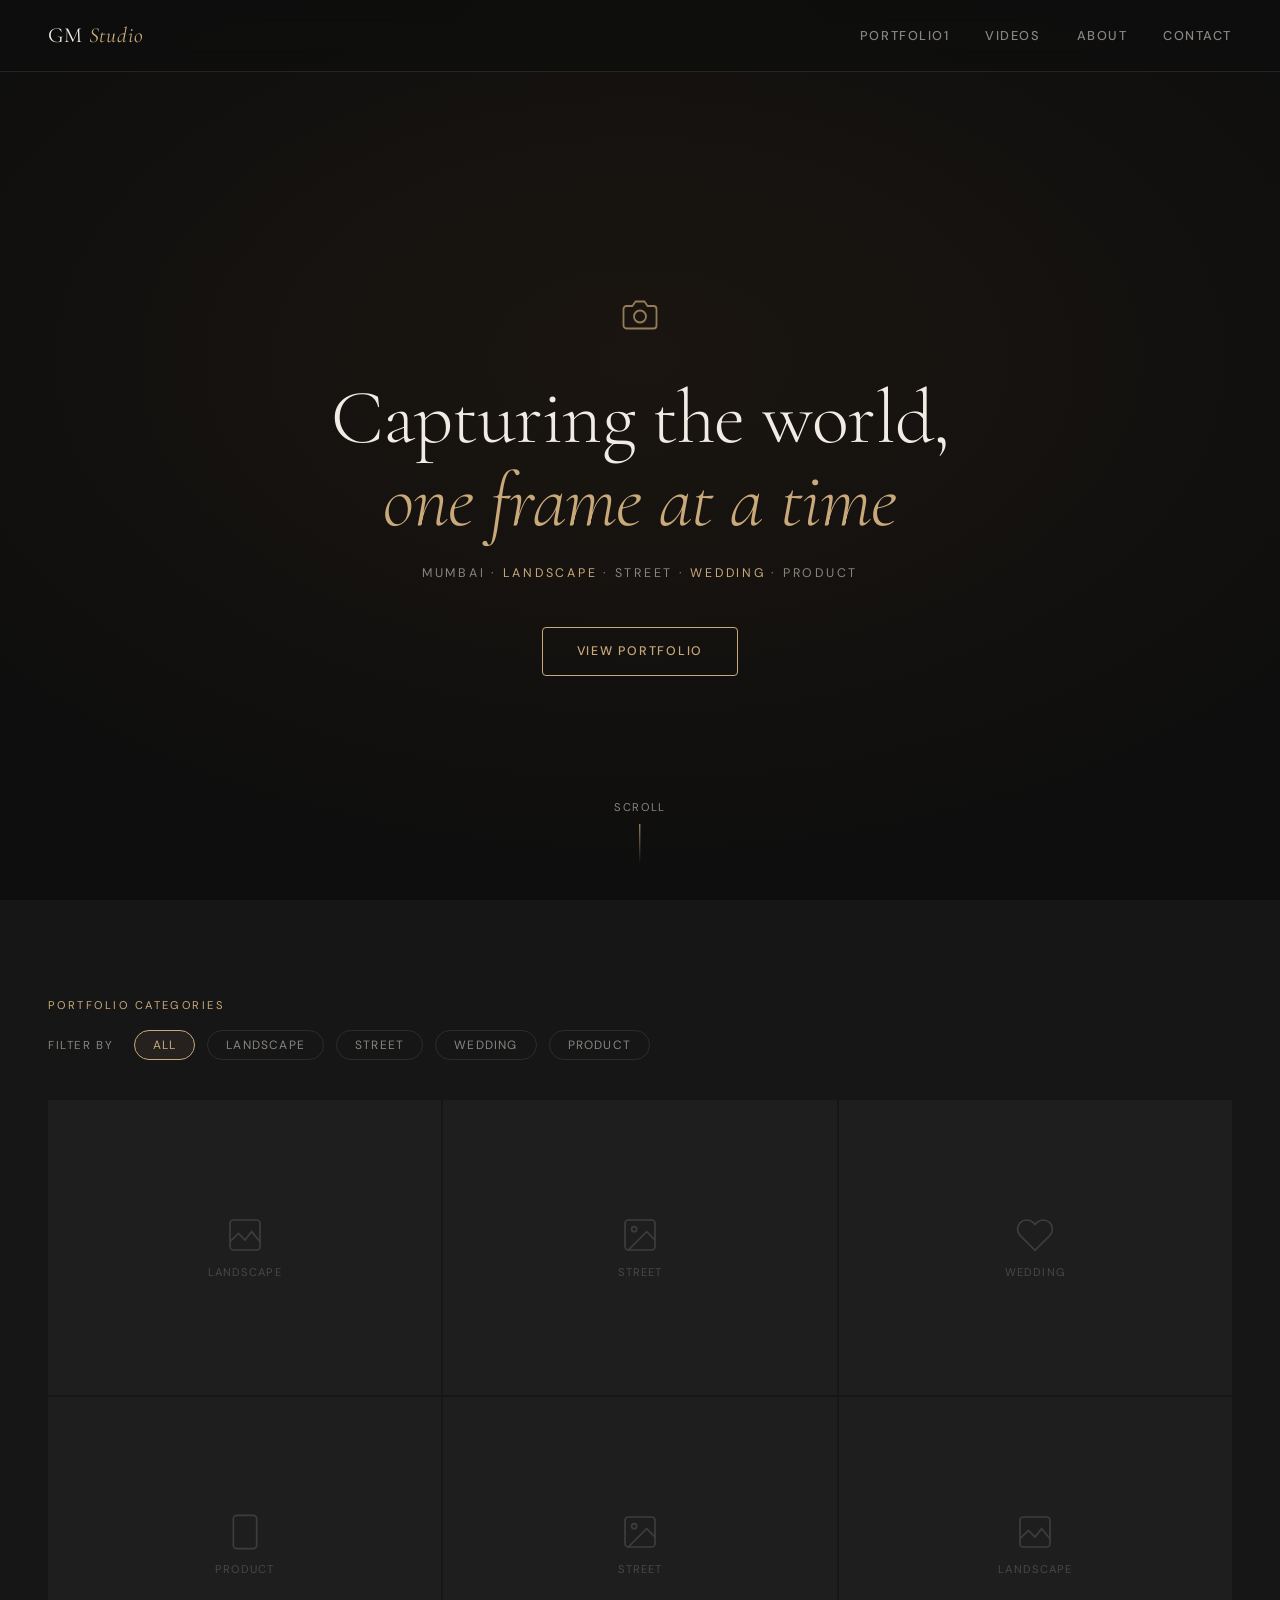
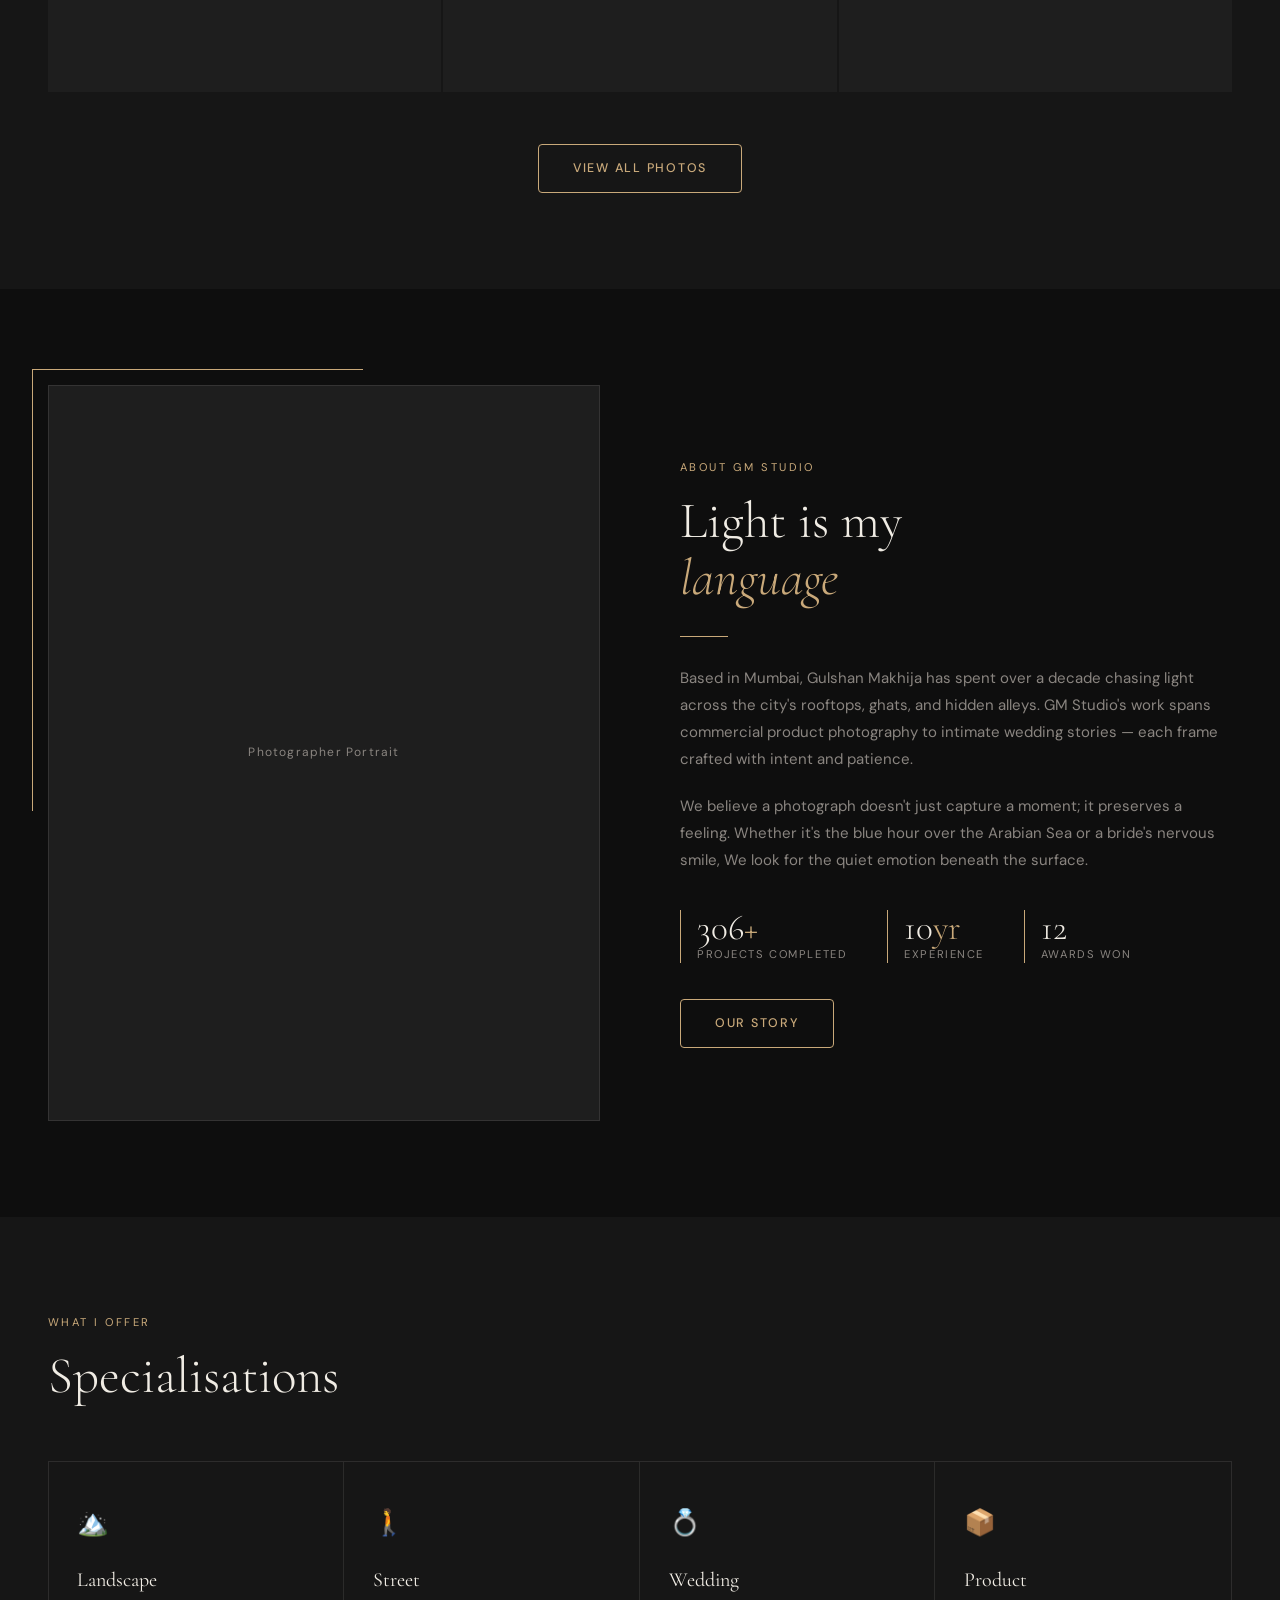
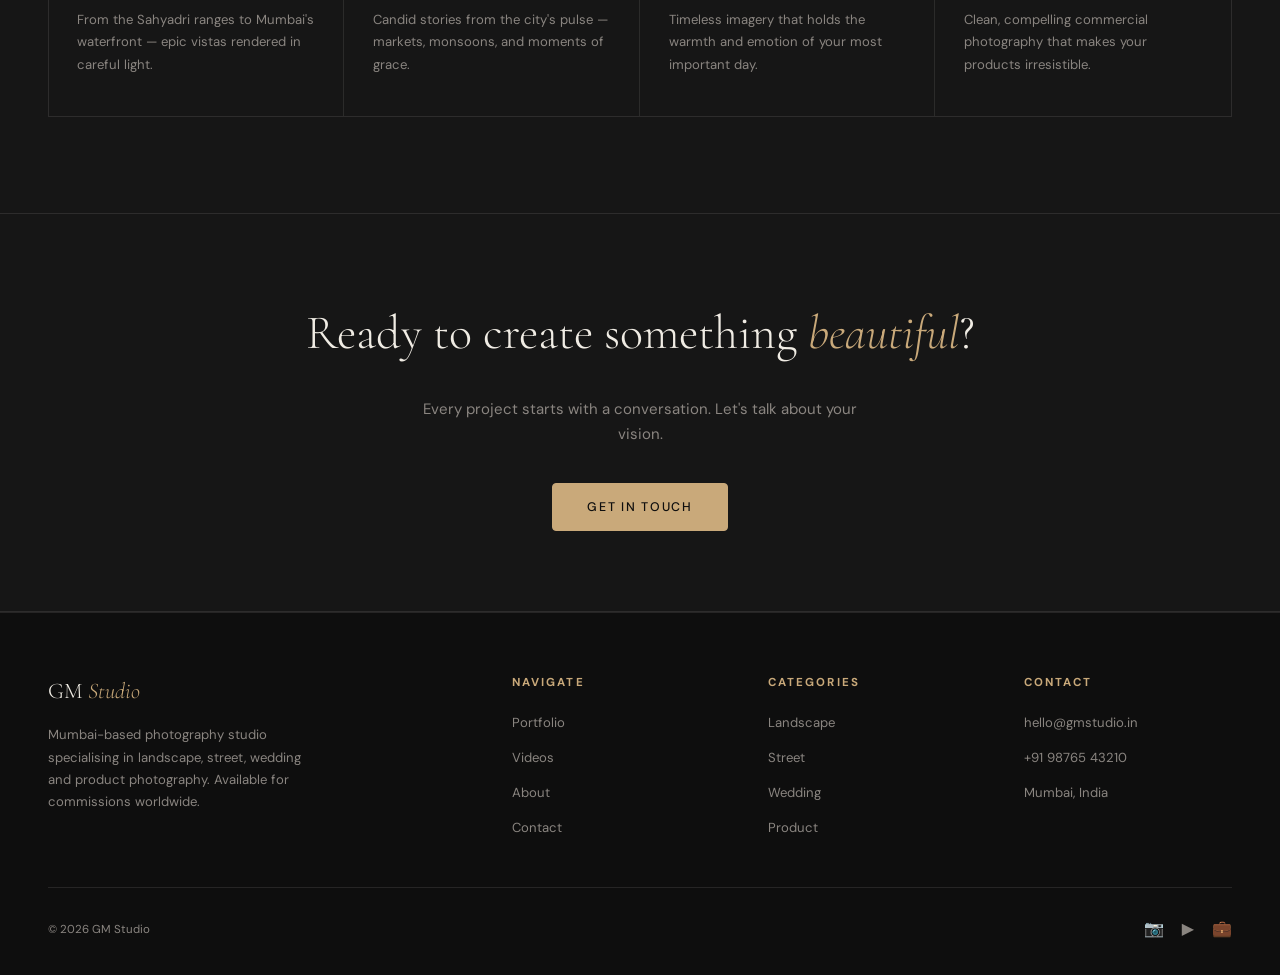
==== commit 6c38adff: "Update index.html" ====
--- a/index.html
+++ b/index.html
@@ -12,7 +12,7 @@
   <nav>
     <a href="index.html" class="nav-logo">GM <span>Studio</span></a>
     <ul class="nav-links">
-      <li><a href="portfolio.html">Portfolio</a></li>
+      <li><a href="portfolio.html">Portfolio1</a></li>
       <li><a href="videos.html">Videos</a></li>
       <li><a href="about.html">About</a></li>
       <li><a href="contact.html">Contact</a></li>
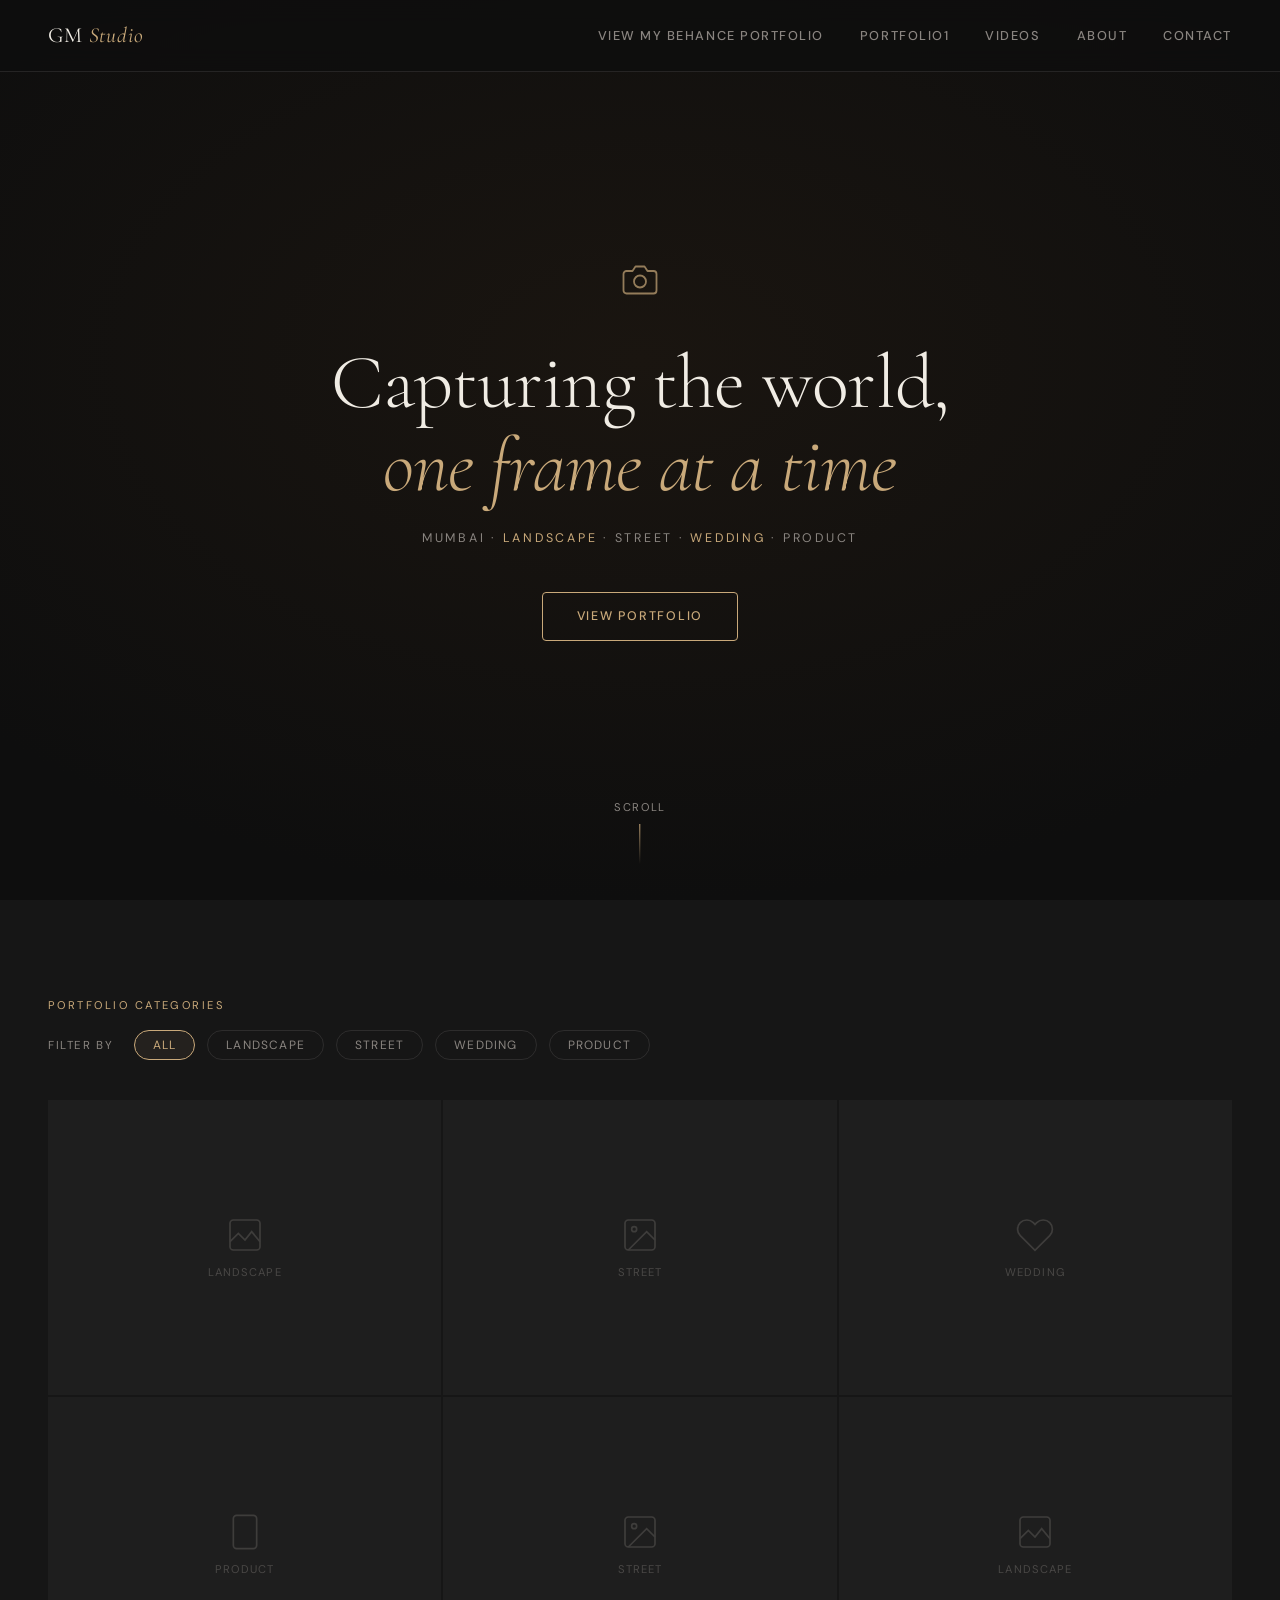
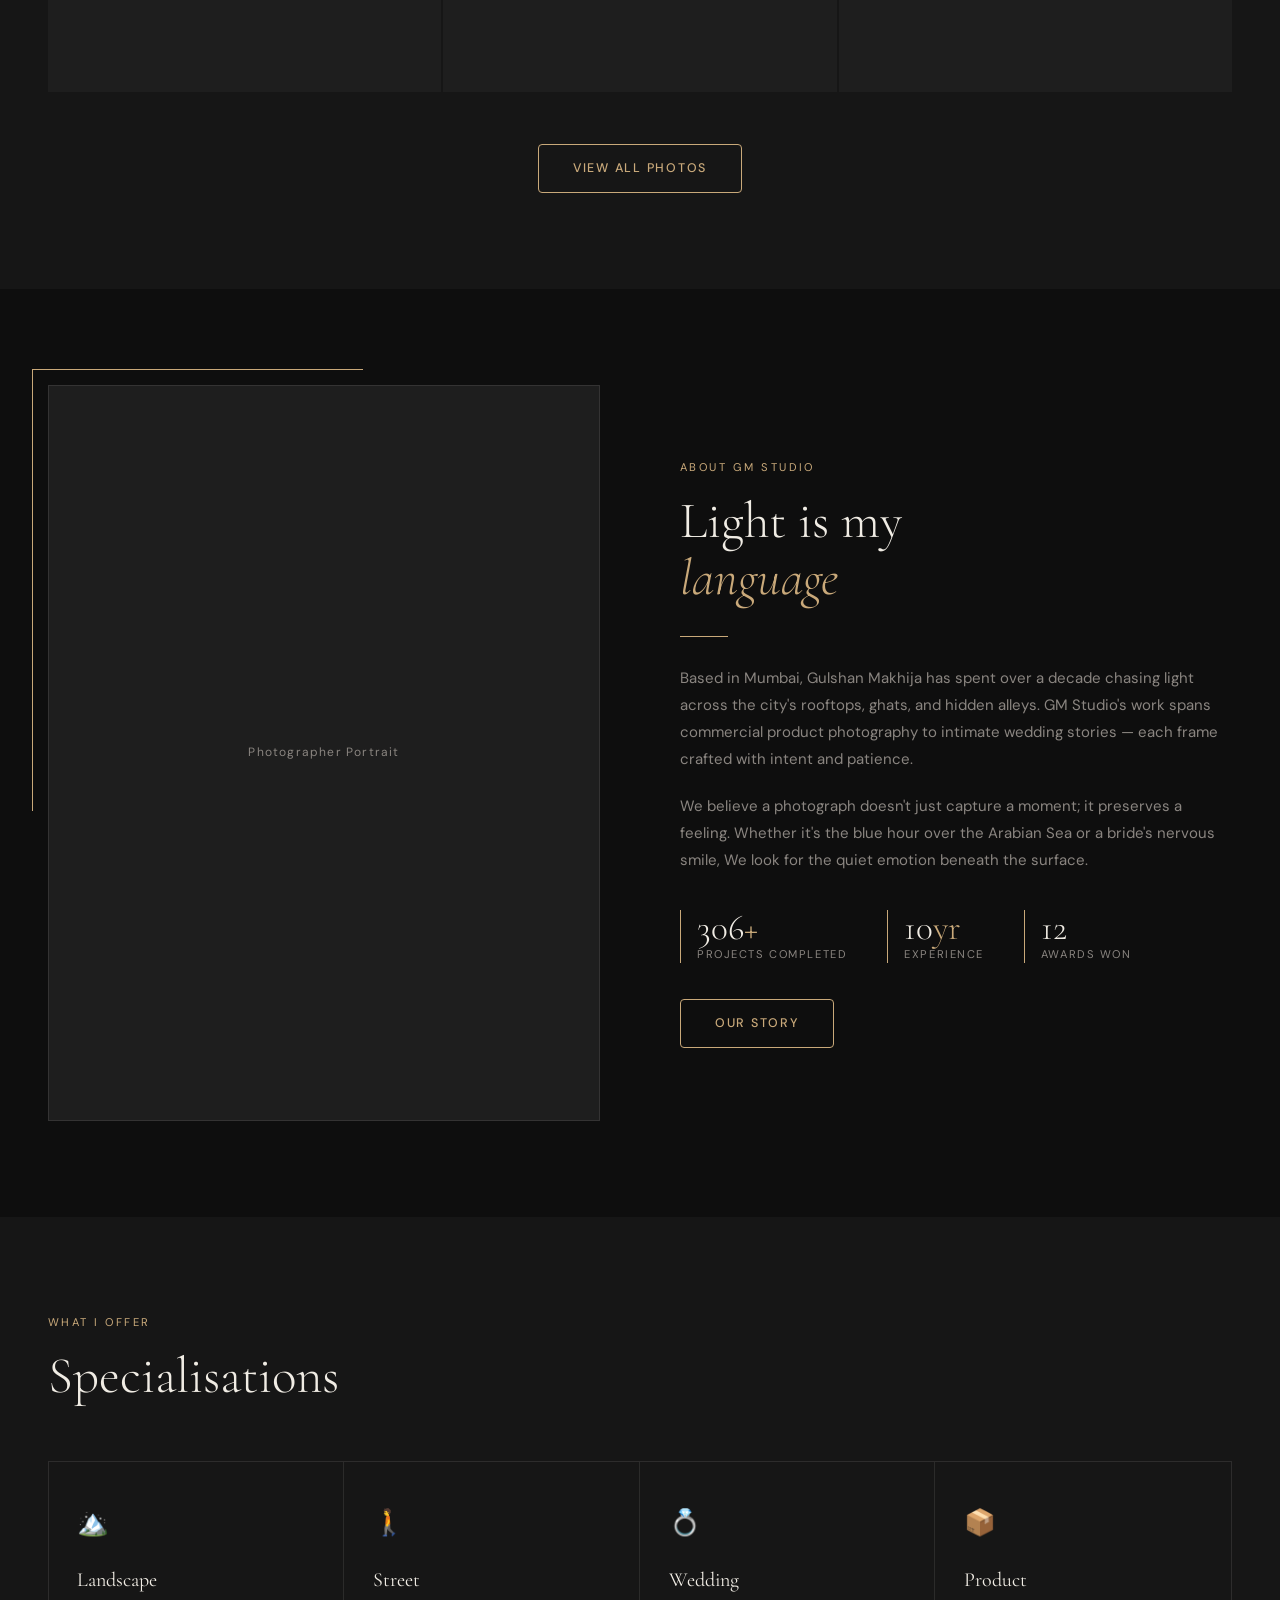
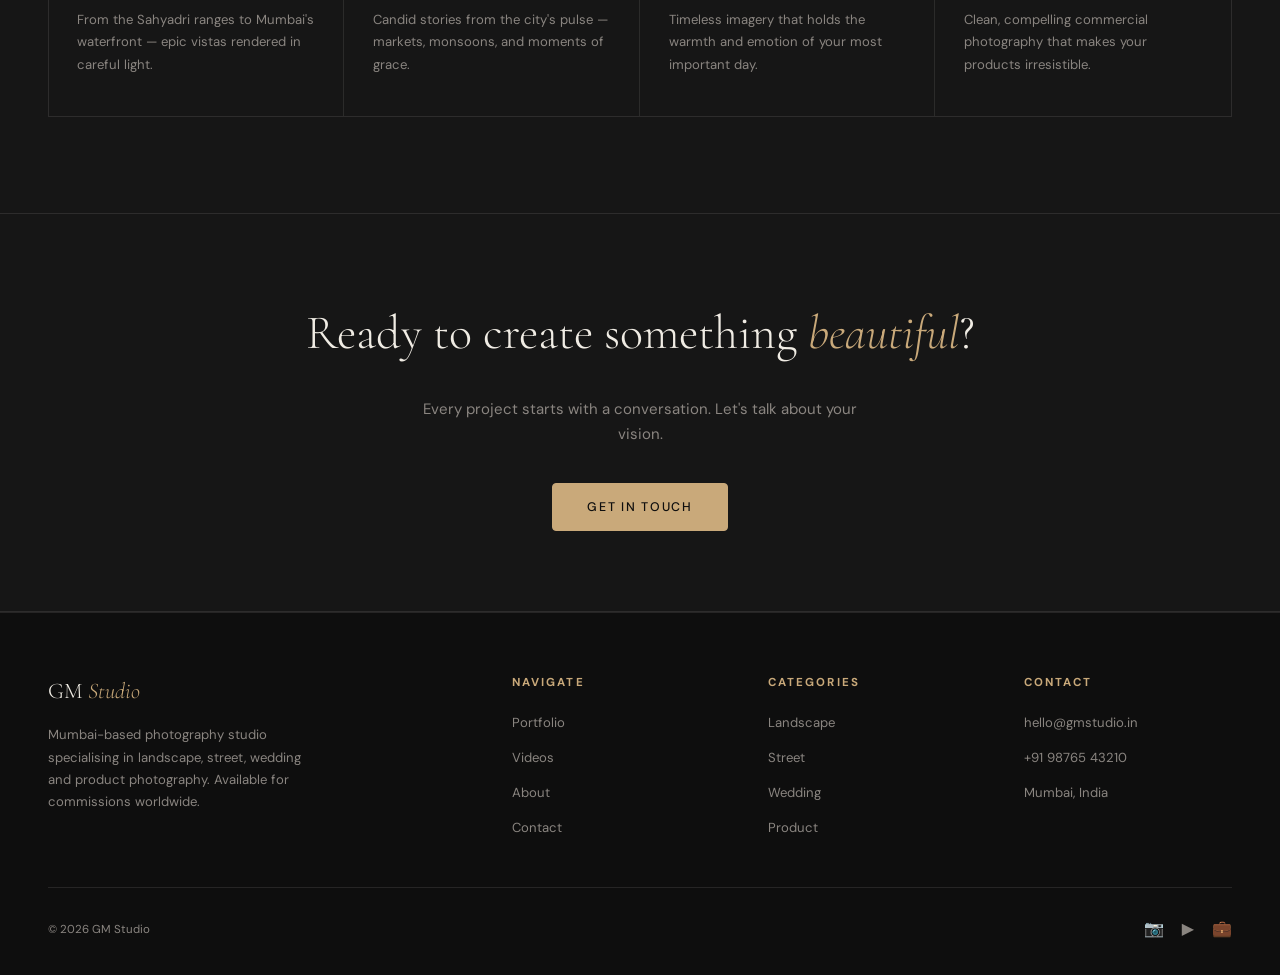
==== commit 0e88ed2e: "Update index.html" ====
--- a/index.html
+++ b/index.html
@@ -12,6 +12,9 @@
   <nav>
     <a href="index.html" class="nav-logo">GM <span>Studio</span></a>
     <ul class="nav-links">
+    <a href="https://www.behance.net/yourusername" target="_blank">
+    View My Behance Portfolio
+</a>
       <li><a href="portfolio.html">Portfolio1</a></li>
       <li><a href="videos.html">Videos</a></li>
       <li><a href="about.html">About</a></li>
@@ -47,6 +50,14 @@
       <a href="portfolio.html" class="btn">View Portfolio</a>
     </div>
     <div class="hero-scroll">scroll</div>
+    <div class="project">
+    <img src="images/project1.jpg">
+    <h3>Brand Identity</h3>
+    <a href="https://www.behance.net/gallery/251481247/ChocoDelice?platform=direct"
+       target="_blank">
+       View on Behance
+    </a>
+</div>
   </section>
 
   <!-- ── PORTFOLIO CATEGORIES ── -->
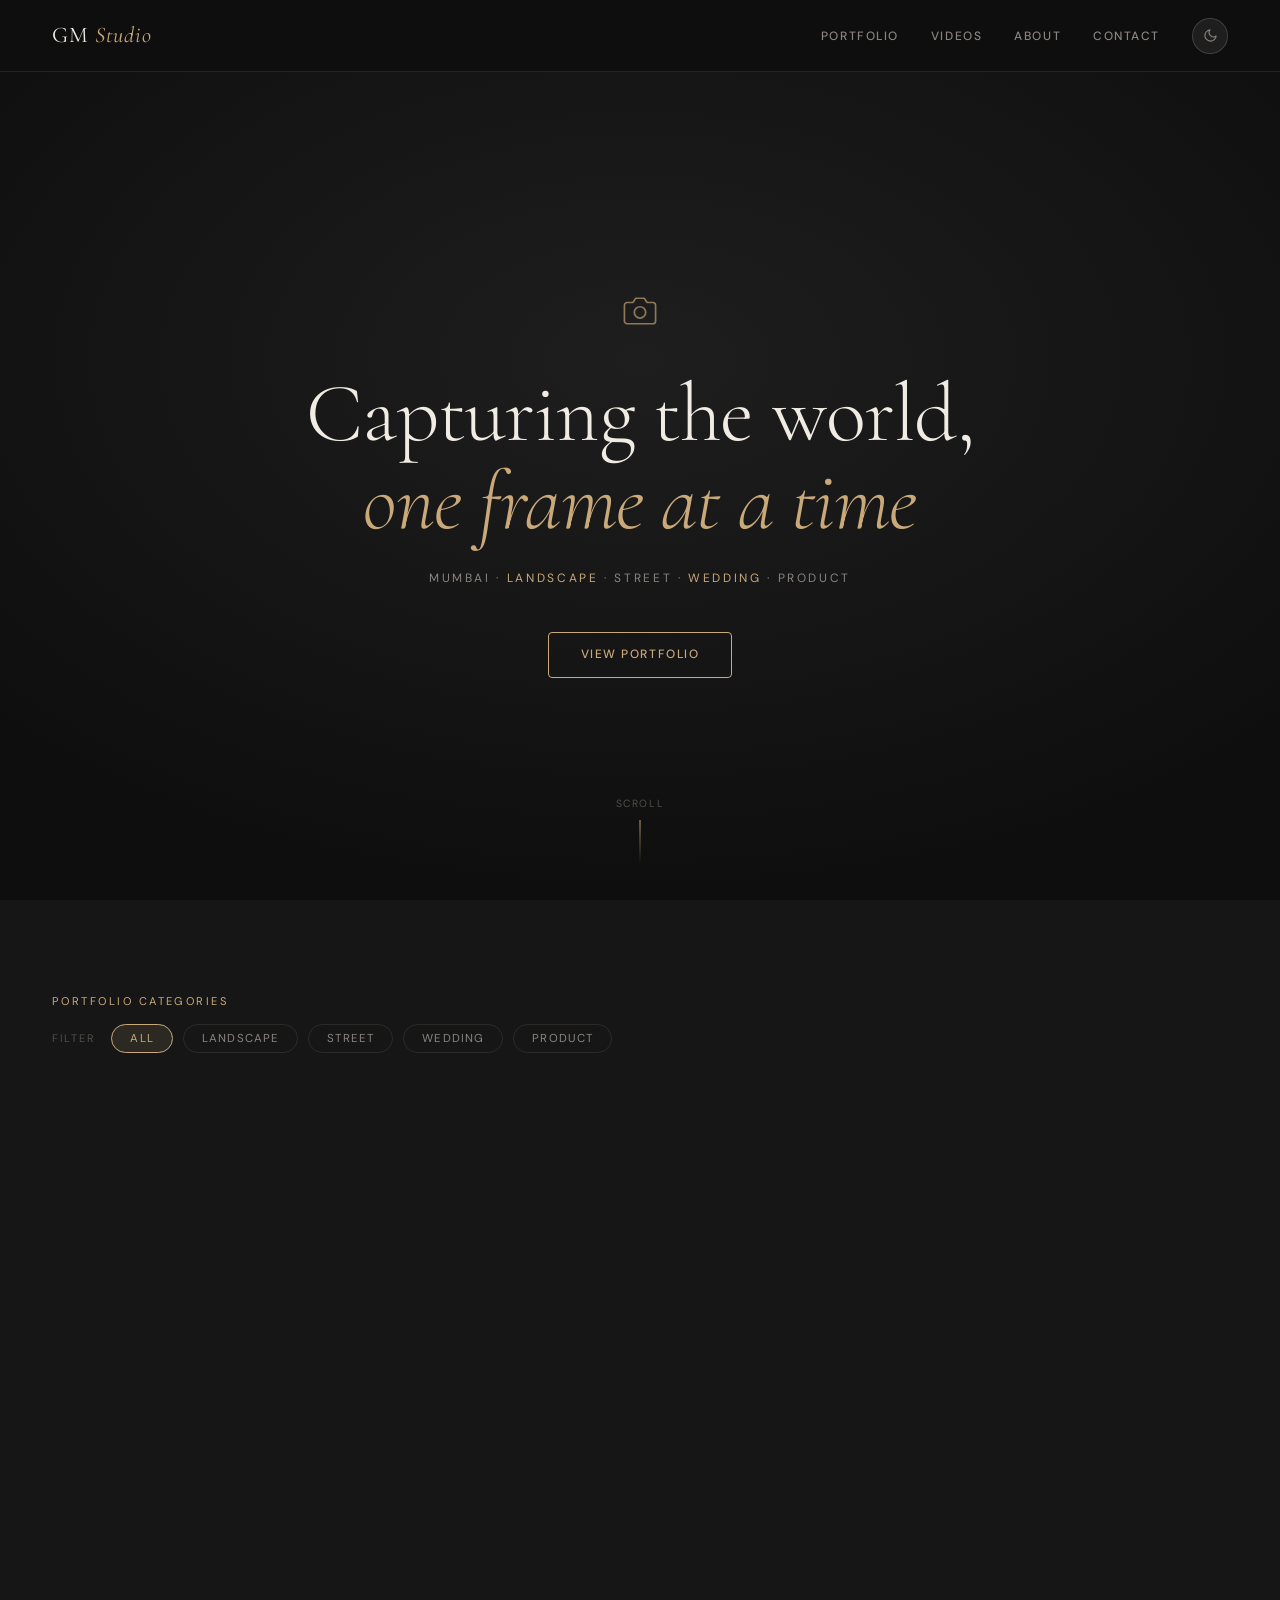
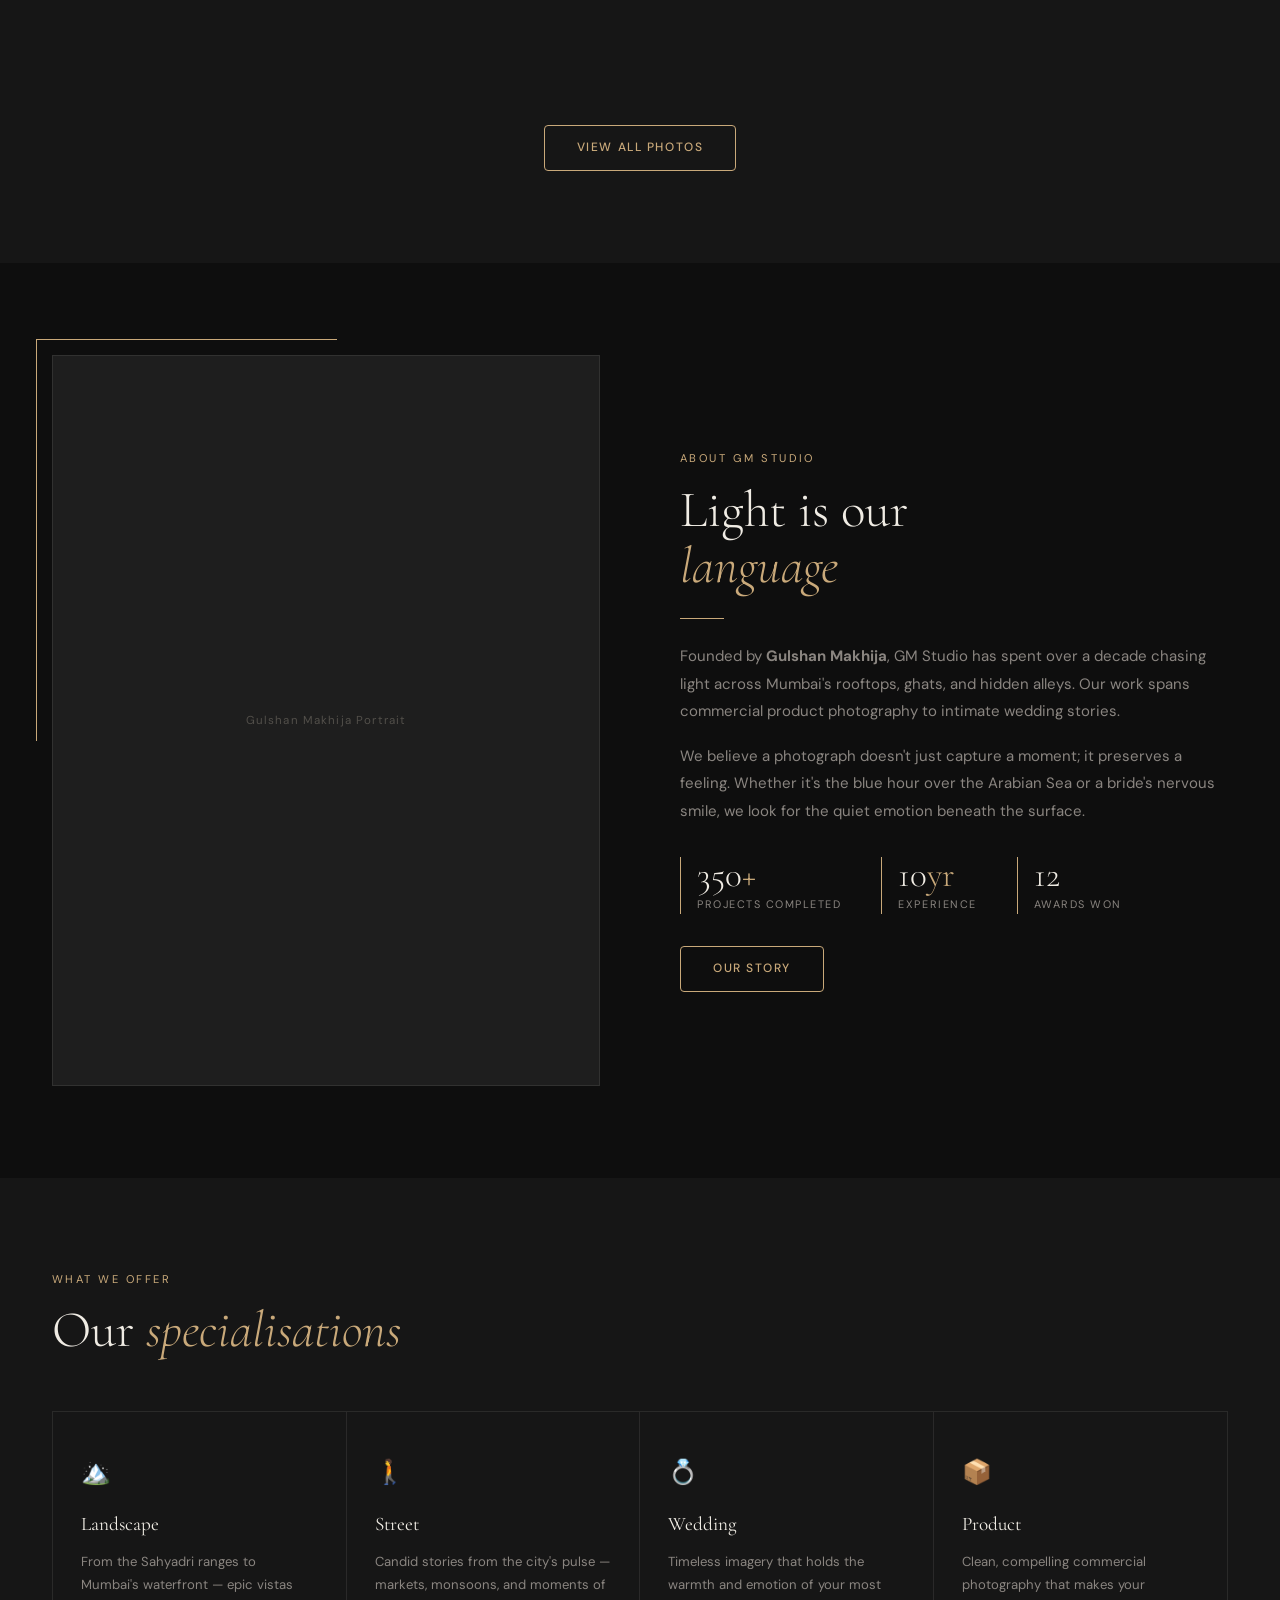
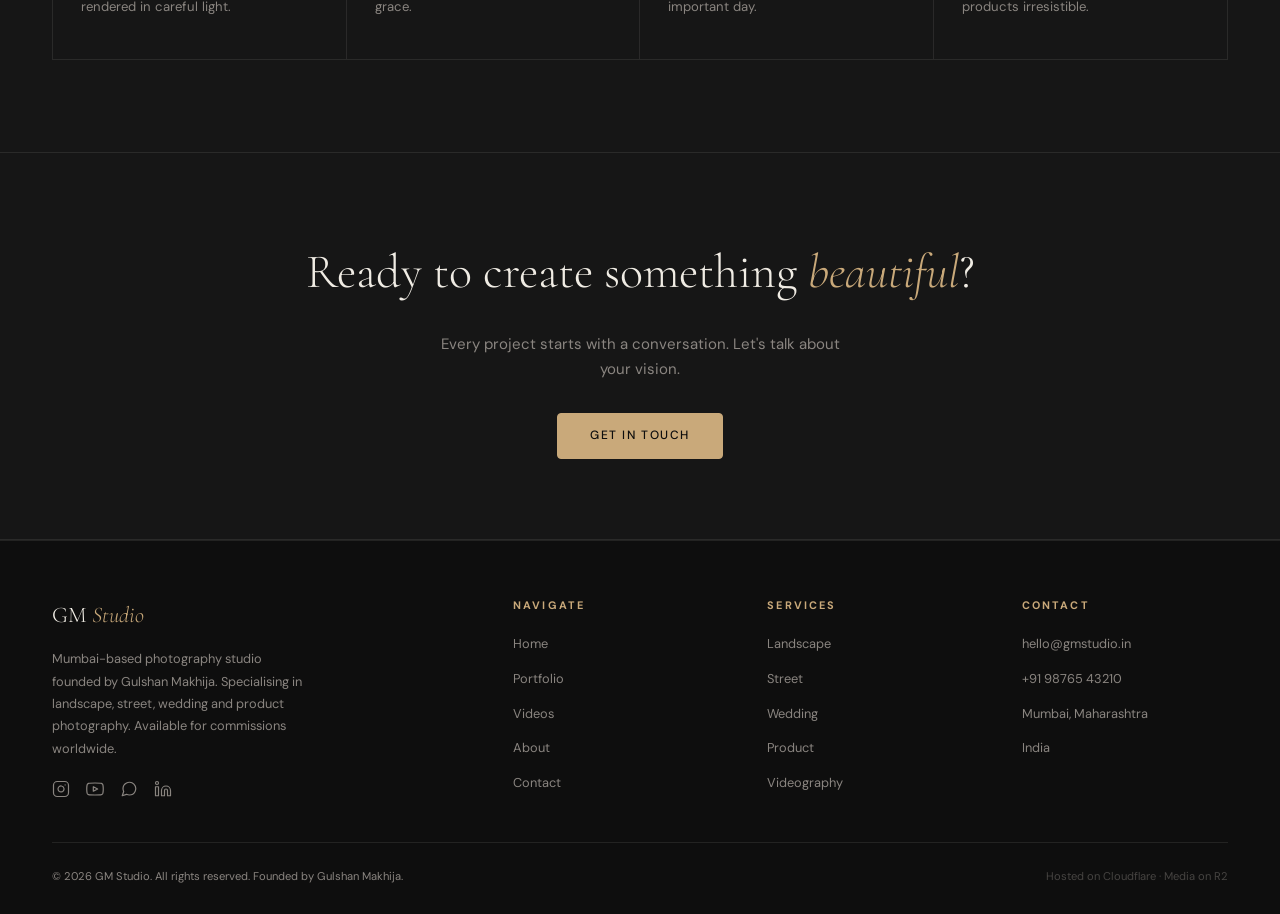
==== commit 08f50faa: "Add files via upload" ====
--- a/index.html
+++ b/index.html
@@ -1,44 +1,25 @@
 <!DOCTYPE html>
-<html lang="en">
+<html lang="en" data-theme="dark">
 <head>
   <meta charset="UTF-8" />
   <meta name="viewport" content="width=device-width, initial-scale=1.0" />
-  <title>GM Studio</title>
+  <title>GM Studio — Gulshan Makhija Photography</title>
   <link rel="stylesheet" href="css/style.css" />
+  <!-- Load config first so GM.asset() is available -->
+  <script src="js/config.js"></script>
+  <!-- Inject header + footer (works with file:// and hosted) -->
+  <script src="js/components.js"></script>
 </head>
 <body>
 
-  <!-- ── NAV ── -->
-  <nav>
-    <a href="index.html" class="nav-logo">GM <span>Studio</span></a>
-    <ul class="nav-links">
-    <a href="https://www.behance.net/yourusername" target="_blank">
-    View My Behance Portfolio
-</a>
-      <li><a href="portfolio.html">Portfolio1</a></li>
-      <li><a href="videos.html">Videos</a></li>
-      <li><a href="about.html">About</a></li>
-      <li><a href="contact.html">Contact</a></li>
-    </ul>
-    <button class="hamburger" aria-label="Menu">
-      <span></span><span></span><span></span>
-    </button>
-  </nav>
-
-  <!-- Mobile Menu -->
-  <div class="mobile-menu">
-    <a href="portfolio.html">Portfolio</a>
-    <a href="videos.html">Videos</a>
-    <a href="about.html">About</a>
-    <a href="contact.html">Contact</a>
-  </div>
+  <div id="header-placeholder"></div>
 
   <!-- ── HERO ── -->
-  <section class="hero">
-    <div class="hero-bg"></div>
+  <section class="hero" id="hero">
+    <div class="hero-bg" id="hero-bg"></div>
     <div class="hero-content">
       <div class="hero-icon">
-        <svg width="36" height="36" viewBox="0 0 24 24" fill="none" stroke="currentColor" stroke-width="1.2" stroke-linecap="round" stroke-linejoin="round">
+        <svg width="34" height="34" viewBox="0 0 24 24" fill="none" stroke="currentColor" stroke-width="1.2" stroke-linecap="round" stroke-linejoin="round">
           <path d="M23 19a2 2 0 0 1-2 2H3a2 2 0 0 1-2-2V8a2 2 0 0 1 2-2h4l2-3h6l2 3h4a2 2 0 0 1 2 2z"/>
           <circle cx="12" cy="13" r="4"/>
         </svg>
@@ -50,152 +31,45 @@
       <a href="portfolio.html" class="btn">View Portfolio</a>
     </div>
     <div class="hero-scroll">scroll</div>
-    <div class="project">
-    <img src="images/project1.jpg">
-    <h3>Brand Identity</h3>
-    <a href="https://www.behance.net/gallery/251481247/ChocoDelice?platform=direct"
-       target="_blank">
-       View on Behance
-    </a>
-</div>
   </section>
 
-  <!-- ── PORTFOLIO CATEGORIES ── -->
-  <section class="portfolio-section">
-    <div class="section-label">Portfolio categories</div>
-    <div class="filter-bar">
-      <span>Filter by</span>
+  <!-- ── PORTFOLIO PREVIEW ── -->
+  <section style="background:var(--bg-2);">
+    <span class="section-label">Portfolio categories</span>
+    <div class="filter-bar" style="margin-top:8px;">
+      <span>Filter</span>
       <button class="filter-btn active" data-filter="all">All</button>
       <button class="filter-btn" data-filter="landscape">Landscape</button>
       <button class="filter-btn" data-filter="street">Street</button>
       <button class="filter-btn" data-filter="wedding">Wedding</button>
       <button class="filter-btn" data-filter="product">Product</button>
     </div>
-
-    <div class="grid-3">
-      <!-- Landscape -->
-      <div class="photo-card" data-cat="landscape" data-reveal
-           data-lightbox="" data-caption="Western Ghats at Dusk — Landscape">
-        <div class="photo-placeholder">
-          <svg width="40" height="40" viewBox="0 0 24 24" fill="none" stroke="currentColor" stroke-width="1">
-            <rect x="3" y="3" width="18" height="18" rx="2"/><path d="m3 16 5-5 4 4 4-5 5 6"/>
-          </svg>
-          <span>Landscape</span>
-        </div>
-        <div class="photo-card-overlay">
-          <h3>Western Ghats</h3>
-          <p>Landscape</p>
-        </div>
-      </div>
-
-      <!-- Street -->
-      <div class="photo-card" data-cat="street" data-reveal
-           data-lightbox="" data-caption="Dharavi Streets — Street Photography">
-        <div class="photo-placeholder">
-          <svg width="40" height="40" viewBox="0 0 24 24" fill="none" stroke="currentColor" stroke-width="1">
-            <rect x="3" y="3" width="18" height="18" rx="2"/><circle cx="8.5" cy="8.5" r="1.5"/><path d="m21 15-5-5L5 21"/>
-          </svg>
-          <span>Street</span>
-        </div>
-        <div class="photo-card-overlay">
-          <h3>Dharavi Stories</h3>
-          <p>Street</p>
-        </div>
-      </div>
-
-      <!-- Wedding -->
-      <div class="photo-card" data-cat="wedding" data-reveal
-           data-lightbox="" data-caption="Beachside Ceremony — Wedding">
-        <div class="photo-placeholder">
-          <svg width="40" height="40" viewBox="0 0 24 24" fill="none" stroke="currentColor" stroke-width="1">
-            <path d="M20.84 4.61a5.5 5.5 0 0 0-7.78 0L12 5.67l-1.06-1.06a5.5 5.5 0 0 0-7.78 7.78l1.06 1.06L12 21.23l7.78-7.78 1.06-1.06a5.5 5.5 0 0 0 0-7.78z"/>
-          </svg>
-          <span>Wedding</span>
-        </div>
-        <div class="photo-card-overlay">
-          <h3>Beachside Ceremony</h3>
-          <p>Wedding</p>
-        </div>
-      </div>
-
-      <!-- Product -->
-      <div class="photo-card" data-cat="product" data-reveal
-           data-lightbox="" data-caption="Artisan Watch — Product">
-        <div class="photo-placeholder">
-          <svg width="40" height="40" viewBox="0 0 24 24" fill="none" stroke="currentColor" stroke-width="1">
-            <rect x="5" y="2" width="14" height="20" rx="2"/><path d="M12 18h.01"/>
-          </svg>
-          <span>Product</span>
-        </div>
-        <div class="photo-card-overlay">
-          <h3>Artisan Watch</h3>
-          <p>Product</p>
-        </div>
-      </div>
-
-      <!-- Street -->
-      <div class="photo-card" data-cat="street" data-reveal
-           data-lightbox="" data-caption="Marine Lines — Street">
-        <div class="photo-placeholder">
-          <svg width="40" height="40" viewBox="0 0 24 24" fill="none" stroke="currentColor" stroke-width="1">
-            <rect x="3" y="3" width="18" height="18" rx="2"/><circle cx="8.5" cy="8.5" r="1.5"/><path d="m21 15-5-5L5 21"/>
-          </svg>
-          <span>Street</span>
-        </div>
-        <div class="photo-card-overlay">
-          <h3>Marine Lines</h3>
-          <p>Street</p>
-        </div>
-      </div>
-
-      <!-- Landscape -->
-      <div class="photo-card" data-cat="landscape" data-reveal
-           data-lightbox="" data-caption="Lonavala Mist — Landscape">
-        <div class="photo-placeholder">
-          <svg width="40" height="40" viewBox="0 0 24 24" fill="none" stroke="currentColor" stroke-width="1">
-            <rect x="3" y="3" width="18" height="18" rx="2"/><path d="m3 16 5-5 4 4 4-5 5 6"/>
-          </svg>
-          <span>Landscape</span>
-        </div>
-        <div class="photo-card-overlay">
-          <h3>Lonavala Mist</h3>
-          <p>Landscape</p>
-        </div>
-      </div>
+    <div class="grid-3" id="home-grid">
+      <!-- Populated by main.js using GM.asset() -->
     </div>
-
-    <div style="text-align:center; margin-top:52px;">
+    <div style="text-align:center;margin-top:48px;">
       <a href="portfolio.html" class="btn">View All Photos</a>
     </div>
   </section>
 
   <!-- ── ABOUT STRIP ── -->
-  <section style="padding:96px 48px; background: var(--bg);">
+  <section>
     <div class="about-strip">
       <div class="about-strip-img">
-        <div class="img-frame">
-          <span>Photographer Portrait</span>
+        <div class="img-frame" id="portrait-frame">
+          <span>Gulshan Makhija Portrait</span>
         </div>
       </div>
       <div class="about-strip-text" data-reveal>
-        <div class="section-label">About GM Studio</div>
-        <h2 class="section-title">Light is my<br><em>language</em></h2>
+        <span class="section-label">About GM Studio</span>
+        <h2 class="section-title">Light is our<br><em>language</em></h2>
         <div class="divider"></div>
-        <p>Based in Mumbai, Gulshan Makhija has spent over a decade chasing light across the city's rooftops, ghats, and hidden alleys. GM Studio's work spans commercial product photography to intimate wedding stories — each frame crafted with intent and patience.</p>
-        <p>We believe a photograph doesn't just capture a moment; it preserves a feeling. Whether it's the blue hour over the Arabian Sea or a bride's nervous smile, We look for the quiet emotion beneath the surface.</p>
+        <p>Founded by <strong>Gulshan Makhija</strong>, GM Studio has spent over a decade chasing light across Mumbai's rooftops, ghats, and hidden alleys. Our work spans commercial product photography to intimate wedding stories.</p>
+        <p>We believe a photograph doesn't just capture a moment; it preserves a feeling. Whether it's the blue hour over the Arabian Sea or a bride's nervous smile, we look for the quiet emotion beneath the surface.</p>
         <div class="stats-row">
-          <div class="stat">
-            <div class="stat-num" data-count="350" data-suffix="+">350<span>+</span></div>
-            <div class="stat-label">Projects completed</div>
-          </div>
-          <div class="stat">
-            <div class="stat-num" data-count="10" data-suffix="yr">10<span>yr</span></div>
-            <div class="stat-label">Experience</div>
-          </div>
-          <div class="stat">
-            <div class="stat-num" data-count="12" data-suffix="">12<span></span></div>
-            <div class="stat-label">Awards won</div>
-          </div>
+          <div class="stat"><div class="stat-num" data-count="350" data-suffix="+">350<span>+</span></div><div class="stat-label">Projects completed</div></div>
+          <div class="stat"><div class="stat-num" data-count="10" data-suffix="yr">10<span>yr</span></div><div class="stat-label">Experience</div></div>
+          <div class="stat"><div class="stat-num" data-count="12">12</div><div class="stat-label">Awards won</div></div>
         </div>
         <a href="about.html" class="btn">Our story</a>
       </div>
@@ -203,30 +77,14 @@
   </section>
 
   <!-- ── SERVICES ── -->
-  <section style="background: var(--bg-2);">
-    <div class="section-label">What I offer</div>
-    <h2 class="section-title" data-reveal>Specialisations</h2>
+  <section style="background:var(--bg-2);">
+    <span class="section-label">What we offer</span>
+    <h2 class="section-title" data-reveal>Our <em>specialisations</em></h2>
     <div class="services-grid">
-      <div class="service-card" data-reveal>
-        <div class="service-icon">🏔️</div>
-        <h3>Landscape</h3>
-        <p>From the Sahyadri ranges to Mumbai's waterfront — epic vistas rendered in careful light.</p>
-      </div>
-      <div class="service-card" data-reveal>
-        <div class="service-icon">🚶</div>
-        <h3>Street</h3>
-        <p>Candid stories from the city's pulse — markets, monsoons, and moments of grace.</p>
-      </div>
-      <div class="service-card" data-reveal>
-        <div class="service-icon">💍</div>
-        <h3>Wedding</h3>
-        <p>Timeless imagery that holds the warmth and emotion of your most important day.</p>
-      </div>
-      <div class="service-card" data-reveal>
-        <div class="service-icon">📦</div>
-        <h3>Product</h3>
-        <p>Clean, compelling commercial photography that makes your products irresistible.</p>
-      </div>
+      <div class="service-card" data-reveal><div class="service-icon">🏔️</div><h3>Landscape</h3><p>From the Sahyadri ranges to Mumbai's waterfront — epic vistas rendered in careful light.</p></div>
+      <div class="service-card" data-reveal><div class="service-icon">🚶</div><h3>Street</h3><p>Candid stories from the city's pulse — markets, monsoons, and moments of grace.</p></div>
+      <div class="service-card" data-reveal><div class="service-icon">💍</div><h3>Wedding</h3><p>Timeless imagery that holds the warmth and emotion of your most important day.</p></div>
+      <div class="service-card" data-reveal><div class="service-icon">📦</div><h3>Product</h3><p>Clean, compelling commercial photography that makes your products irresistible.</p></div>
     </div>
   </section>
 
@@ -237,61 +95,52 @@
     <a href="contact.html" class="btn btn-solid">Get in touch</a>
   </div>
 
-  <!-- ── FOOTER ── -->
-  <footer>
-    <div class="footer-grid">
-      <div>
-        <div class="footer-logo">GM <span>Studio</span></div>
-        <p class="footer-about">Mumbai-based photography studio specialising in landscape, street, wedding and product photography. Available for commissions worldwide.</p>
-      </div>
-      <div class="footer-col">
-        <h4>Navigate</h4>
-        <ul>
-          <li><a href="portfolio.html">Portfolio</a></li>
-          <li><a href="videos.html">Videos</a></li>
-          <li><a href="about.html">About</a></li>
-          <li><a href="contact.html">Contact</a></li>
-        </ul>
-      </div>
-      <div class="footer-col">
-        <h4>Categories</h4>
-        <ul>
-          <li><a href="portfolio.html">Landscape</a></li>
-          <li><a href="portfolio.html">Street</a></li>
-          <li><a href="portfolio.html">Wedding</a></li>
-          <li><a href="portfolio.html">Product</a></li>
-        </ul>
-      </div>
-      <div class="footer-col">
-        <h4>Contact</h4>
-        <ul>
-          <li><a href="mailto:hello@gmstudio.in">hello@gmstudio.in</a></li>
-          <li><a href="tel:+919876543210">+91 98765 43210</a></li>
-          <li><a href="#">Mumbai, India</a></li>
-        </ul>
-      </div>
-    </div>
-    <div class="footer-bottom">
-      <span>© 2026 GM Studio</span>
-      <div class="social-links">
-        <a href="#" aria-label="Instagram">📷</a>
-        <a href="#" aria-label="YouTube">▶️</a>
-        <a href="#" aria-label="LinkedIn">💼</a>
-      </div>
-    </div>
-  </footer>
+  <div id="footer-placeholder"></div>
 
   <!-- Lightbox -->
   <div class="lightbox" id="lightbox">
     <div class="lightbox-inner">
       <span class="lightbox-close" id="lb-close">&times;</span>
-      <div style="min-width:300px;min-height:220px;background:var(--bg-3);display:flex;align-items:center;justify-content:center;color:var(--text-muted);font-size:.8rem;letter-spacing:.1em;border:1px solid var(--border);">
-        Add your photo here
-      </div>
+      <img id="lb-img" src="" alt="" style="max-width:90vw;max-height:78vh;object-fit:contain;border:1px solid var(--border);display:block;" />
       <p class="lightbox-caption" id="lb-caption"></p>
     </div>
   </div>
 
   <script src="js/main.js"></script>
+  <script>
+    // ── Populate home grid from R2 config ──
+    document.addEventListener('DOMContentLoaded', () => {
+      const grid = document.getElementById('home-grid');
+      const photos = [
+        { key: 'landscape_1', cat: 'landscape', title: 'Western Ghats',      sub: 'Landscape' },
+        { key: 'street_1',    cat: 'street',    title: 'Dharavi Stories',    sub: 'Street'    },
+        { key: 'wedding_1',   cat: 'wedding',   title: 'Beachside Ceremony', sub: 'Wedding'   },
+        { key: 'product_1',   cat: 'product',   title: 'Artisan Watch',      sub: 'Product'   },
+        { key: 'street_2',    cat: 'street',    title: 'Marine Lines',       sub: 'Street'    },
+        { key: 'landscape_2', cat: 'landscape', title: 'Lonavala Mist',      sub: 'Landscape' },
+      ];
+      photos.forEach(p => {
+        const url = GM.asset(GM.images[p.key]);
+        grid.innerHTML += `
+          <div class="photo-card" data-cat="${p.cat}" data-lightbox="${url}" data-caption="${p.title} — ${p.sub}" data-reveal>
+            <img src="${url}" alt="${p.title}" loading="lazy"
+                 onerror="this.parentElement.querySelector('.photo-placeholder').style.display='flex';this.style.display='none';" />
+            <div class="photo-placeholder" style="display:none;position:absolute;inset:0;">
+              <svg width="36" height="36" viewBox="0 0 24 24" fill="none" stroke="currentColor" stroke-width="1" style="opacity:.2"><rect x="3" y="3" width="18" height="18" rx="2"/><path d="m3 16 5-5 4 4 4-5 5 6"/></svg>
+              <span>${p.sub}</span>
+            </div>
+            <div class="photo-card-overlay"><h3>${p.title}</h3><p>${p.sub}</p></div>
+          </div>`;
+      });
+
+      // Portrait
+      const portrait = document.getElementById('portrait-frame');
+      if (portrait) {
+        portrait.innerHTML = `<img src="${GM.asset(GM.images.portrait)}" alt="Gulshan Makhija"
+          style="width:100%;height:100%;object-fit:cover;"
+          onerror="this.parentElement.innerHTML='<span>Gulshan Makhija Portrait</span>'" />`;
+      }
+    });
+  </script>
 </body>
 </html>
--- a/css/style.css
+++ b/css/style.css
@@ -1,26 +1,49 @@
 /* ============================================================
    GM Studio — style.css
-   Palette: Deep charcoal bg, warm ivory text, dusty rose accent
+   Noir Gold Dark + Noir Gold Light themes
    Type: Cormorant Garamond (display) + DM Sans (body)
    ============================================================ */
 
 @import url('https://fonts.googleapis.com/css2?family=Cormorant+Garamond:ital,wght@0,300;0,400;0,600;1,300;1,400&family=DM+Sans:wght@300;400;500&display=swap');
 
-/* ── TOKENS ── */
+/* ── DARK THEME (default) ── */
 :root {
-  --bg:         #0e0e0e;
-  --bg-2:       #161616;
-  --bg-3:       #1e1e1e;
-  --text:       #f0ece4;
-  --text-muted: #8a8580;
-  --accent:     #c9a97a;       /* warm gold */
-  --accent-2:   #e8d5b7;
-  --border:     rgba(240,236,228,.1);
-  --radius:     4px;
-  --nav-h:      72px;
-
+  --bg:           #0e0e0e;
+  --bg-2:         #161616;
+  --bg-3:         #1e1e1e;
+  --bg-4:         #252525;
+  --text:         #f0ece4;
+  --text-muted:   #8a8580;
+  --text-faint:   #524f4a;
+  --accent:       #c9a97a;
+  --accent-2:     #e8d5b7;
+  --accent-dim:   rgba(201,169,122,.12);
+  --border:       rgba(240,236,228,.09);
+  --border-2:     rgba(240,236,228,.16);
+  --nav-h:        72px;
+  --shadow:       0 4px 32px rgba(0,0,0,.5);
   --font-display: 'Cormorant Garamond', Georgia, serif;
   --font-body:    'DM Sans', system-ui, sans-serif;
+  --radius:       4px;
+  color-scheme: dark;
+}
+
+/* ── LIGHT THEME ── */
+[data-theme="light"] {
+  --bg:           #faf8f4;
+  --bg-2:         #f2ede4;
+  --bg-3:         #e8e2d8;
+  --bg-4:         #ddd7cc;
+  --text:         #1a1814;
+  --text-muted:   #7a6f62;
+  --text-faint:   #bbb3a8;
+  --accent:       #9a6f3a;
+  --accent-2:     #c9a97a;
+  --accent-dim:   rgba(154,111,58,.10);
+  --border:       rgba(26,24,20,.10);
+  --border-2:     rgba(26,24,20,.18);
+  --shadow:       0 4px 32px rgba(0,0,0,.10);
+  color-scheme: light;
 }
 
 /* ── RESET ── */
@@ -33,340 +56,276 @@
   font-size: 15px;
   line-height: 1.65;
   -webkit-font-smoothing: antialiased;
+  transition: background .3s, color .3s;
 }
 img { display: block; max-width: 100%; }
 a { color: inherit; text-decoration: none; }
 ul { list-style: none; }
-button { cursor: pointer; border: none; background: none; font-family: inherit; }
+button { cursor: pointer; border: none; background: none; font-family: inherit; color: inherit; }
 
 /* ── NAV ── */
 nav {
-  position: fixed; top: 0; left: 0; right: 0; z-index: 100;
+  position: fixed; top: 0; left: 0; right: 0; z-index: 200;
   height: var(--nav-h);
   display: flex; align-items: center; justify-content: space-between;
-  padding: 0 48px;
-  background: rgba(14,14,14,.88);
-  backdrop-filter: blur(12px);
+  padding: 0 52px;
+  background: var(--bg);
   border-bottom: 1px solid var(--border);
-  transition: background .3s;
-}
+  transition: background .3s, border-color .3s, box-shadow .3s;
+}
+nav.scrolled { box-shadow: var(--shadow); }
 .nav-logo {
   font-family: var(--font-display);
-  font-size: 1.35rem;
-  font-weight: 400;
-  letter-spacing: .04em;
-  color: var(--text);
+  font-size: 1.4rem; font-weight: 400;
+  letter-spacing: .04em; color: var(--text);
+  flex-shrink: 0;
 }
 .nav-logo span { color: var(--accent); font-style: italic; }
-.nav-links { display: flex; gap: 36px; align-items: center; }
+.nav-links {
+  display: flex; gap: 32px; align-items: center; list-style: none;
+}
 .nav-links a {
-  font-size: .8rem;
-  font-weight: 500;
-  letter-spacing: .12em;
-  text-transform: uppercase;
-  color: var(--text-muted);
-  transition: color .2s;
-}
-.nav-links a:hover,
-.nav-links a.active { color: var(--accent); }
-.hamburger { display: none; flex-direction: column; gap: 5px; }
+  font-size: .75rem; font-weight: 500;
+  letter-spacing: .13em; text-transform: uppercase;
+  color: var(--text-muted); transition: color .2s;
+}
+.nav-links a:hover, .nav-links a.active { color: var(--accent); }
+
+/* ── THEME TOGGLE ── */
+.theme-toggle {
+  width: 36px; height: 36px; border-radius: 50%;
+  border: 1px solid var(--border-2);
+  display: flex; align-items: center; justify-content: center;
+  color: var(--text-muted); transition: all .2s;
+  background: var(--bg-3);
+}
+.theme-toggle:hover { border-color: var(--accent); color: var(--accent); }
+.theme-icon { display: flex; align-items: center; justify-content: center; }
+/* Dark mode: show moon, hide sun */
+.theme-icon--light { display: none; }
+.theme-icon--dark  { display: flex; }
+/* Light mode: show sun, hide moon */
+[data-theme="light"] .theme-icon--light { display: flex; }
+[data-theme="light"] .theme-icon--dark  { display: none; }
+
+/* ── MOBILE NAV CONTROLS ── */
+.nav-right-mobile {
+  display: none; align-items: center; gap: 12px;
+}
+.theme-toggle--mobile { display: flex; }
+.hamburger {
+  display: flex; flex-direction: column; gap: 5px;
+  background: none; border: none; padding: 4px;
+}
 .hamburger span {
-  display: block; width: 24px; height: 1.5px;
+  display: block; width: 22px; height: 1.5px;
   background: var(--text); transition: all .3s;
 }
+
+/* ── MOBILE MENU ── */
+.mobile-menu {
+  display: none; position: fixed; inset: 0; z-index: 199;
+  background: var(--bg);
+  padding: calc(var(--nav-h) + 40px) 44px 40px;
+  flex-direction: column; gap: 32px;
+}
+.mobile-menu.open { display: flex; }
+.mobile-menu a {
+  font-family: var(--font-display); font-size: 2.4rem; font-weight: 300;
+  color: var(--text-muted); transition: color .2s;
+  border-bottom: 1px solid var(--border); padding-bottom: 24px;
+}
+.mobile-menu a:last-child { border-bottom: none; }
+.mobile-menu a:hover { color: var(--accent); }
+
+/* ── TYPOGRAPHY ── */
+.section-label {
+  font-size: .7rem; letter-spacing: .22em; text-transform: uppercase;
+  color: var(--accent); margin-bottom: 14px; display: block;
+}
+.section-title {
+  font-family: var(--font-display);
+  font-size: clamp(2rem, 4vw, 3.2rem);
+  font-weight: 300; line-height: 1.1;
+}
+.section-title em { font-style: italic; color: var(--accent); }
+.divider {
+  width: 44px; height: 1px;
+  background: var(--accent); margin: 24px 0;
+}
+
+/* ── BUTTONS ── */
+.btn {
+  display: inline-flex; align-items: center; gap: 10px;
+  padding: 12px 32px;
+  border: 1px solid var(--accent);
+  color: var(--accent);
+  font-family: var(--font-body); font-size: .75rem;
+  font-weight: 500; letter-spacing: .13em; text-transform: uppercase;
+  border-radius: var(--radius);
+  transition: background .25s, color .25s;
+}
+.btn:hover { background: var(--accent); color: var(--bg); }
+.btn-solid { background: var(--accent); color: var(--bg); }
+.btn-solid:hover { background: var(--accent-2); color: var(--bg); }
+
+/* ── SECTIONS ── */
+section { padding: 92px 52px; }
 
 /* ── HERO ── */
 .hero {
   min-height: 100vh;
   display: flex; flex-direction: column;
   align-items: center; justify-content: center;
-  text-align: center;
-  padding: var(--nav-h) 24px 0;
-  position: relative;
-  overflow: hidden;
+  text-align: center; padding: var(--nav-h) 24px 0;
+  position: relative; overflow: hidden;
 }
 .hero-bg {
   position: absolute; inset: 0; z-index: 0;
-  background: radial-gradient(ellipse 70% 60% at 50% 40%, #1a1510 0%, #0e0e0e 100%);
-}
-.hero-content { position: relative; z-index: 1; max-width: 680px; }
-.hero-icon {
-  font-size: 2rem; margin-bottom: 28px;
-  color: var(--accent); opacity: .7;
-}
+  background: radial-gradient(ellipse 70% 60% at 50% 40%, var(--bg-3) 0%, var(--bg) 100%);
+}
+.hero-content { position: relative; z-index: 1; max-width: 700px; }
+.hero-icon { font-size: 1.8rem; margin-bottom: 28px; color: var(--accent); opacity: .65; }
 .hero h1 {
   font-family: var(--font-display);
-  font-size: clamp(2.8rem, 6vw, 5.5rem);
-  font-weight: 300;
-  line-height: 1.08;
-  letter-spacing: -.01em;
-  margin-bottom: 20px;
+  font-size: clamp(3rem, 6.5vw, 5.8rem);
+  font-weight: 300; line-height: 1.06; letter-spacing: -.01em; margin-bottom: 22px;
 }
 .hero h1 em { font-style: italic; color: var(--accent); }
 .hero-sub {
-  font-size: .78rem;
-  letter-spacing: .22em;
-  text-transform: uppercase;
-  color: var(--text-muted);
-  margin-bottom: 44px;
+  font-size: .75rem; letter-spacing: .22em;
+  text-transform: uppercase; color: var(--text-muted); margin-bottom: 44px;
 }
 .hero-sub span { color: var(--accent); }
-.btn {
-  display: inline-flex; align-items: center; gap: 10px;
-  padding: 13px 34px;
-  border: 1px solid var(--accent);
-  color: var(--accent);
-  font-family: var(--font-body);
-  font-size: .78rem;
-  font-weight: 500;
-  letter-spacing: .14em;
-  text-transform: uppercase;
-  border-radius: var(--radius);
-  transition: background .25s, color .25s;
-}
-.btn:hover { background: var(--accent); color: var(--bg); }
-.btn-solid {
-  background: var(--accent); color: var(--bg);
-}
-.btn-solid:hover { background: var(--accent-2); }
 .hero-scroll {
   position: absolute; bottom: 36px; left: 50%; transform: translateX(-50%);
   display: flex; flex-direction: column; align-items: center; gap: 8px;
-  color: var(--text-muted); font-size: .7rem; letter-spacing: .14em;
-  text-transform: uppercase;
+  color: var(--text-faint); font-size: .65rem; letter-spacing: .16em; text-transform: uppercase;
 }
 .hero-scroll::after {
-  content: '';
-  display: block; width: 1px; height: 40px;
+  content: ''; display: block; width: 1px; height: 44px;
   background: linear-gradient(to bottom, var(--accent), transparent);
-  animation: scrollLine 2s ease-in-out infinite;
-}
-@keyframes scrollLine { 0%,100%{opacity:.3;transform:scaleY(1)} 50%{opacity:1;transform:scaleY(1.3)} }
-
-/* ── SECTION BASICS ── */
-section { padding: 96px 48px; }
-.section-label {
-  font-size: .7rem; letter-spacing: .22em; text-transform: uppercase;
-  color: var(--accent); margin-bottom: 16px;
-}
-.section-title {
-  font-family: var(--font-display);
-  font-size: clamp(2rem, 4vw, 3.2rem);
-  font-weight: 300; line-height: 1.12;
-}
-.section-title em { font-style: italic; color: var(--accent); }
-.divider {
-  width: 48px; height: 1px;
-  background: var(--accent); margin: 28px 0;
-}
-
-/* ── PORTFOLIO PREVIEW (homepage) ── */
-.portfolio-section { background: var(--bg-2); }
+  animation: scrollLine 2.2s ease-in-out infinite;
+}
+@keyframes scrollLine { 0%,100%{opacity:.25} 50%{opacity:1} }
+
+/* ── PORTFOLIO FILTER ── */
 .filter-bar {
-  display: flex; align-items: center; gap: 12px;
-  margin-bottom: 40px; flex-wrap: wrap;
-}
-.filter-bar span {
-  font-size: .72rem; letter-spacing: .14em;
-  text-transform: uppercase; color: var(--text-muted); margin-right: 8px;
+  display: flex; align-items: center; gap: 10px;
+  margin-bottom: 36px; flex-wrap: wrap;
+}
+.filter-bar > span {
+  font-size: .68rem; letter-spacing: .16em;
+  text-transform: uppercase; color: var(--text-faint); margin-right: 6px;
 }
 .filter-btn {
-  padding: 6px 18px;
-  border: 1px solid var(--border);
-  border-radius: 20px;
-  font-size: .75rem; letter-spacing: .1em;
+  padding: 6px 18px; border: 1px solid var(--border);
+  border-radius: 20px; font-size: .72rem; letter-spacing: .1em;
   text-transform: uppercase; color: var(--text-muted);
-  transition: all .2s;
+  transition: all .2s; background: transparent;
 }
 .filter-btn:hover, .filter-btn.active {
-  border-color: var(--accent); color: var(--accent);
-  background: rgba(201,169,122,.08);
-}
+  border-color: var(--accent); color: var(--accent); background: var(--accent-dim);
+}
+
+/* ── PHOTO GRID ── */
 .grid-3 {
-  display: grid;
-  grid-template-columns: repeat(3, 1fr);
-  gap: 2px;
+  display: grid; grid-template-columns: repeat(3, 1fr); gap: 3px;
 }
 .photo-card {
   position: relative; overflow: hidden;
-  aspect-ratio: 4/3; background: var(--bg-3);
-  cursor: pointer;
-}
-.photo-card img {
-  width: 100%; height: 100%; object-fit: cover;
-  transition: transform .5s cubic-bezier(.25,.46,.45,.94);
-}
+  aspect-ratio: 4/3; background: var(--bg-3); cursor: pointer;
+}
+.photo-card img { width: 100%; height: 100%; object-fit: cover; transition: transform .5s cubic-bezier(.25,.46,.45,.94); }
 .photo-card:hover img { transform: scale(1.06); }
+.photo-placeholder {
+  width: 100%; height: 100%; display: flex; align-items: center;
+  justify-content: center; flex-direction: column; gap: 10px;
+  background: var(--bg-3); color: var(--text-faint);
+}
+.photo-placeholder svg { opacity: .25; }
+.photo-placeholder span { font-size: .68rem; letter-spacing: .12em; text-transform: uppercase; opacity: .4; }
 .photo-card-overlay {
   position: absolute; inset: 0;
-  background: linear-gradient(to top, rgba(14,14,14,.85) 0%, transparent 55%);
+  background: linear-gradient(to top, rgba(0,0,0,.82) 0%, transparent 55%);
   opacity: 0; transition: opacity .3s;
-  display: flex; flex-direction: column;
-  justify-content: flex-end; padding: 20px;
+  display: flex; flex-direction: column; justify-content: flex-end; padding: 20px;
 }
 .photo-card:hover .photo-card-overlay { opacity: 1; }
-.photo-card-overlay h3 {
-  font-family: var(--font-display); font-weight: 400; font-size: 1.1rem;
-}
-.photo-card-overlay p { font-size: .72rem; color: var(--accent); letter-spacing: .1em; text-transform: uppercase; }
-
-/* ── PLACEHOLDER SVG PHOTO CARDS ── */
-.photo-placeholder {
-  width:100%; height:100%; display:flex; align-items:center; justify-content:center;
-  background: var(--bg-3); flex-direction: column; gap: 8px; color: var(--text-muted);
-}
-.photo-placeholder svg { opacity: .3; }
-.photo-placeholder span { font-size: .7rem; letter-spacing: .1em; text-transform: uppercase; opacity: .4; }
-
-/* ── ABOUT STRIP (homepage teaser) ── */
-.about-strip {
-  display: grid; grid-template-columns: 1fr 1fr; gap: 80px; align-items: center;
-}
-.about-strip-img {
-  position: relative;
-}
+.photo-card-overlay h3 { font-family: var(--font-display); font-weight: 400; font-size: 1.1rem; color: #f0ece4; }
+.photo-card-overlay p { font-size: .7rem; color: var(--accent); letter-spacing: .12em; text-transform: uppercase; }
+
+/* ── MASONRY ── */
+.masonry-grid { columns: 3; column-gap: 3px; }
+.masonry-item { break-inside: avoid; margin-bottom: 3px; position: relative; overflow: hidden; cursor: pointer; }
+.masonry-item img { width: 100%; display: block; transition: transform .4s; }
+.masonry-item:hover img { transform: scale(1.04); }
+.masonry-item .photo-card-overlay { border-radius: 0; }
+.masonry-item:hover .photo-card-overlay { opacity: 1; }
+
+/* ── ABOUT STRIP ── */
+.about-strip { display: grid; grid-template-columns: 1fr 1fr; gap: 80px; align-items: center; }
+.about-strip-img { position: relative; }
 .about-strip-img .img-frame {
   width: 100%; aspect-ratio: 3/4; background: var(--bg-3);
   border: 1px solid var(--border);
   display: flex; align-items: center; justify-content: center;
-  color: var(--text-muted); font-size: .75rem; letter-spacing: .1em;
+  color: var(--text-faint); font-size: .72rem; letter-spacing: .1em;
 }
 .about-strip-img::before {
-  content: '';
-  position: absolute; top: -16px; left: -16px;
-  width: 60%; height: 60%;
+  content: ''; position: absolute; top: -16px; left: -16px;
+  width: 55%; height: 55%;
   border-top: 1px solid var(--accent); border-left: 1px solid var(--accent);
   pointer-events: none;
 }
-.about-strip-text p { color: var(--text-muted); margin-bottom: 20px; line-height: 1.8; }
-.stats-row { display: flex; gap: 40px; margin: 36px 0; }
+.about-strip-text p { color: var(--text-muted); margin-bottom: 18px; line-height: 1.82; }
+.stats-row { display: flex; gap: 40px; margin: 32px 0; }
 .stat { border-left: 1px solid var(--accent); padding-left: 16px; }
 .stat-num {
   font-family: var(--font-display); font-size: 2.2rem;
   font-weight: 300; color: var(--text); line-height: 1;
 }
 .stat-num span { color: var(--accent); }
-.stat-label { font-size: .7rem; letter-spacing: .14em; text-transform: uppercase; color: var(--text-muted); }
+.stat-label { font-size: .68rem; letter-spacing: .14em; text-transform: uppercase; color: var(--text-muted); margin-top: 4px; }
 
 /* ── SERVICES ── */
 .services-grid {
-  display: grid; grid-template-columns: repeat(4, 1fr); gap: 1px;
-  border: 1px solid var(--border); margin-top: 56px;
+  display: grid; grid-template-columns: repeat(4, 1fr);
+  border: 1px solid var(--border); margin-top: 52px;
 }
 .service-card {
   padding: 40px 28px; background: var(--bg-2);
-  border-right: 1px solid var(--border);
-  transition: background .25s;
+  border-right: 1px solid var(--border); transition: background .25s;
 }
 .service-card:last-child { border-right: none; }
 .service-card:hover { background: var(--bg-3); }
-.service-icon { font-size: 1.6rem; margin-bottom: 20px; }
-.service-card h3 {
-  font-family: var(--font-display); font-size: 1.25rem;
-  font-weight: 400; margin-bottom: 12px;
-}
-.service-card p { font-size: .82rem; color: var(--text-muted); line-height: 1.7; }
+.service-icon { font-size: 1.5rem; margin-bottom: 18px; }
+.service-card h3 { font-family: var(--font-display); font-size: 1.2rem; font-weight: 400; margin-bottom: 10px; }
+.service-card p { font-size: .82rem; color: var(--text-muted); line-height: 1.72; }
 
 /* ── CTA STRIP ── */
 .cta-strip {
   background: var(--bg-2);
-  border-top: 1px solid var(--border);
-  border-bottom: 1px solid var(--border);
-  text-align: center; padding: 80px 48px;
-}
-.cta-strip h2 {
-  font-family: var(--font-display); font-size: clamp(1.8rem, 4vw, 3rem);
-  font-weight: 300; margin-bottom: 24px;
-}
+  border-top: 1px solid var(--border); border-bottom: 1px solid var(--border);
+  text-align: center; padding: 80px 52px;
+}
+.cta-strip h2 { font-family: var(--font-display); font-size: clamp(1.8rem, 4vw, 3rem); font-weight: 300; margin-bottom: 20px; }
 .cta-strip h2 em { font-style: italic; color: var(--accent); }
-.cta-strip p { color: var(--text-muted); max-width: 440px; margin: 0 auto 36px; }
-
-/* ── FOOTER ── */
-footer {
-  background: var(--bg); border-top: 1px solid var(--border);
-  padding: 60px 48px 32px;
-}
-.footer-grid {
-  display: grid; grid-template-columns: 2fr 1fr 1fr 1fr; gap: 48px;
-  margin-bottom: 48px;
-}
-.footer-logo {
-  font-family: var(--font-display); font-size: 1.4rem; font-weight: 300;
-  color: var(--text); margin-bottom: 14px;
-}
-.footer-logo span { color: var(--accent); font-style: italic; }
-.footer-about { font-size: .82rem; color: var(--text-muted); line-height: 1.7; max-width: 260px; }
-.footer-col h4 {
-  font-size: .72rem; letter-spacing: .18em; text-transform: uppercase;
-  color: var(--accent); margin-bottom: 18px;
-}
-.footer-col ul { display: flex; flex-direction: column; gap: 10px; }
-.footer-col ul li a {
-  font-size: .82rem; color: var(--text-muted); transition: color .2s;
-}
-.footer-col ul li a:hover { color: var(--text); }
-.footer-bottom {
-  display: flex; justify-content: space-between; align-items: center;
-  padding-top: 28px; border-top: 1px solid var(--border);
-  font-size: .72rem; color: var(--text-muted);
-}
-.social-links { display: flex; gap: 18px; }
-.social-links a { color: var(--text-muted); transition: color .2s; font-size: 1rem; }
-.social-links a:hover { color: var(--accent); }
+.cta-strip p { color: var(--text-muted); max-width: 420px; margin: 0 auto 32px; }
 
 /* ── PAGE HERO (inner pages) ── */
 .page-hero {
-  height: 42vh; min-height: 300px;
-  display: flex; flex-direction: column; align-items: center; justify-content: center;
+  min-height: 38vh; display: flex; flex-direction: column;
+  align-items: center; justify-content: center;
   text-align: center; padding-top: var(--nav-h);
-  background: radial-gradient(ellipse 60% 80% at 50% 50%, #17120a 0%, #0e0e0e 100%);
-  border-bottom: 1px solid var(--border);
-}
-.page-hero h1 {
-  font-family: var(--font-display); font-size: clamp(2.4rem, 5vw, 4.5rem);
-  font-weight: 300;
-}
+  background: var(--bg-2); border-bottom: 1px solid var(--border);
+}
+.page-hero h1 { font-family: var(--font-display); font-size: clamp(2.4rem, 5vw, 4.5rem); font-weight: 300; }
 .page-hero h1 em { font-style: italic; color: var(--accent); }
-.page-hero p { color: var(--text-muted); font-size: .82rem; letter-spacing: .14em; text-transform: uppercase; margin-top: 12px; }
-
-/* ── PORTFOLIO PAGE ── */
-.portfolio-page section { padding: 64px 48px; }
-.masonry-grid {
-  columns: 3; column-gap: 3px;
-}
-.masonry-item {
-  break-inside: avoid; margin-bottom: 3px;
-  position: relative; overflow: hidden; cursor: pointer;
-}
-.masonry-item img { width: 100%; display: block; transition: transform .4s; }
-.masonry-item:hover img { transform: scale(1.04); }
-
-/* ── LIGHTBOX ── */
-.lightbox {
-  position: fixed; inset: 0; z-index: 999;
-  background: rgba(10,10,10,.95); backdrop-filter: blur(8px);
-  display: none; align-items: center; justify-content: center;
-}
-.lightbox.open { display: flex; }
-.lightbox-inner { max-width: 90vw; max-height: 90vh; position: relative; }
-.lightbox-inner img { max-width: 90vw; max-height: 80vh; object-fit: contain; border: 1px solid var(--border); }
-.lightbox-close {
-  position: absolute; top: -44px; right: 0;
-  color: var(--text-muted); font-size: 1.6rem; cursor: pointer;
-  transition: color .2s;
-}
-.lightbox-close:hover { color: var(--accent); }
-.lightbox-caption {
-  margin-top: 14px; text-align: center;
-  font-family: var(--font-display); font-size: 1rem;
-  color: var(--text-muted); font-style: italic;
-}
-
-/* ── VIDEOS PAGE ── */
-.videos-grid {
-  display: grid; grid-template-columns: repeat(3, 1fr); gap: 24px;
-  margin-top: 48px;
-}
+.page-hero p { color: var(--text-muted); font-size: .75rem; letter-spacing: .16em; text-transform: uppercase; margin-top: 12px; }
+
+/* ── VIDEOS ── */
+.videos-grid { display: grid; grid-template-columns: repeat(3, 1fr); gap: 20px; margin-top: 44px; }
 .video-card {
   background: var(--bg-2); border: 1px solid var(--border);
   border-radius: var(--radius); overflow: hidden; transition: border-color .25s;
@@ -374,142 +333,134 @@
 .video-card:hover { border-color: var(--accent); }
 .video-thumb {
   aspect-ratio: 16/9; background: var(--bg-3);
-  display: flex; align-items: center; justify-content: center;
-  position: relative; overflow: hidden; cursor: pointer;
-}
-.video-thumb-placeholder {
-  width: 100%; height: 100%; display: flex; align-items: center; justify-content: center;
-  background: linear-gradient(135deg, #1a1510, #0e0e0e);
+  display: flex; align-items: center; justify-content: center; cursor: pointer;
 }
 .play-btn {
-  width: 56px; height: 56px; border-radius: 50%;
+  width: 52px; height: 52px; border-radius: 50%;
   border: 1.5px solid var(--accent);
   display: flex; align-items: center; justify-content: center;
-  color: var(--accent); font-size: 1.2rem;
-  transition: all .25s;
+  color: var(--accent); font-size: 1rem; transition: all .25s;
 }
 .video-thumb:hover .play-btn { background: var(--accent); color: var(--bg); }
-.video-info { padding: 20px; }
-.video-info h3 { font-family: var(--font-display); font-size: 1.1rem; font-weight: 400; margin-bottom: 8px; }
+.video-info { padding: 18px; }
+.video-info h3 { font-family: var(--font-display); font-size: 1.1rem; font-weight: 400; margin-bottom: 6px; }
 .video-info p { font-size: .78rem; color: var(--text-muted); }
 .video-tag {
-  display: inline-block; margin-top: 10px;
-  padding: 3px 10px; border: 1px solid var(--border);
-  border-radius: 20px; font-size: .65rem; letter-spacing: .1em;
-  text-transform: uppercase; color: var(--text-muted);
+  display: inline-block; margin-top: 10px; padding: 3px 10px;
+  border: 1px solid var(--border); border-radius: 20px;
+  font-size: .65rem; letter-spacing: .1em; text-transform: uppercase; color: var(--text-muted);
 }
 
 /* ── ABOUT PAGE ── */
-.about-page section { max-width: 1100px; margin: 0 auto; }
-.about-intro {
-  display: grid; grid-template-columns: 1fr 1.4fr; gap: 80px; align-items: start;
-  padding: 96px 48px;
-}
+.about-intro { display: grid; grid-template-columns: 1fr 1.4fr; gap: 80px; align-items: start; padding: 92px 52px; }
 .about-photo {
   position: sticky; top: calc(var(--nav-h) + 24px);
   aspect-ratio: 3/4; background: var(--bg-3); border: 1px solid var(--border);
   display: flex; align-items: center; justify-content: center;
-  color: var(--text-muted); font-size: .75rem;
-}
-.about-text .eyebrow {
-  font-size: .72rem; letter-spacing: .22em; text-transform: uppercase;
-  color: var(--accent); margin-bottom: 20px;
-}
-.about-text h2 {
-  font-family: var(--font-display); font-size: clamp(2rem, 3.5vw, 3rem);
-  font-weight: 300; line-height: 1.12; margin-bottom: 28px;
-}
+  color: var(--text-faint); font-size: .72rem; letter-spacing: .1em;
+}
+.about-text .eyebrow { font-size: .7rem; letter-spacing: .22em; text-transform: uppercase; color: var(--accent); margin-bottom: 18px; }
+.about-text h2 { font-family: var(--font-display); font-size: clamp(2rem, 3.5vw, 3rem); font-weight: 300; line-height: 1.1; margin-bottom: 26px; }
 .about-text h2 em { font-style: italic; color: var(--accent); }
-.about-text p { color: var(--text-muted); line-height: 1.85; margin-bottom: 18px; }
-.skills-row { display: flex; flex-wrap: wrap; gap: 8px; margin-top: 28px; }
-.skill-tag {
-  padding: 5px 14px; border: 1px solid var(--border);
-  border-radius: 20px; font-size: .72rem; letter-spacing: .08em;
-  color: var(--text-muted);
-}
-.gear-list {
-  background: var(--bg-2); border: 1px solid var(--border);
-  border-radius: var(--radius); padding: 36px; margin-top: 40px;
-}
-.gear-list h3 {
-  font-family: var(--font-display); font-size: 1.3rem; font-weight: 400;
-  margin-bottom: 20px; color: var(--accent);
-}
-.gear-item {
-  display: flex; justify-content: space-between; align-items: center;
-  padding: 12px 0; border-bottom: 1px solid var(--border);
-  font-size: .82rem;
-}
+.about-text p { color: var(--text-muted); line-height: 1.85; margin-bottom: 16px; }
+.skills-row { display: flex; flex-wrap: wrap; gap: 8px; margin-top: 26px; }
+.skill-tag { padding: 5px 14px; border: 1px solid var(--border); border-radius: 20px; font-size: .72rem; letter-spacing: .08em; color: var(--text-muted); }
+.gear-list { background: var(--bg-2); border: 1px solid var(--border); border-radius: var(--radius); padding: 32px; margin-top: 36px; }
+.gear-list h3 { font-family: var(--font-display); font-size: 1.2rem; font-weight: 400; margin-bottom: 18px; color: var(--accent); }
+.gear-item { display: flex; justify-content: space-between; align-items: center; padding: 11px 0; border-bottom: 1px solid var(--border); font-size: .82rem; }
 .gear-item:last-child { border-bottom: none; }
 .gear-item span { color: var(--text-muted); }
 
-/* ── CONTACT PAGE ── */
-.contact-page { padding: 80px 48px; max-width: 1100px; margin: 0 auto; }
+/* ── CONTACT ── */
+.contact-page { padding: 80px 52px; max-width: 1100px; margin: 0 auto; }
 .contact-grid { display: grid; grid-template-columns: 1fr 1.4fr; gap: 80px; align-items: start; }
-.contact-info h2 {
-  font-family: var(--font-display); font-size: clamp(1.8rem, 3vw, 2.8rem);
-  font-weight: 300; margin-bottom: 20px;
-}
+.contact-info h2 { font-family: var(--font-display); font-size: clamp(1.8rem, 3vw, 2.8rem); font-weight: 300; margin-bottom: 18px; }
 .contact-info h2 em { font-style: italic; color: var(--accent); }
-.contact-info p { color: var(--text-muted); line-height: 1.8; margin-bottom: 32px; }
-.contact-detail { display: flex; gap: 16px; align-items: flex-start; margin-bottom: 20px; }
-.contact-detail-icon { color: var(--accent); font-size: 1.1rem; margin-top: 2px; }
-.contact-detail-text label {
-  display: block; font-size: .68rem; letter-spacing: .16em;
-  text-transform: uppercase; color: var(--text-muted); margin-bottom: 4px;
-}
+.contact-info p { color: var(--text-muted); line-height: 1.8; margin-bottom: 28px; }
+.contact-detail { display: flex; gap: 16px; align-items: flex-start; margin-bottom: 18px; }
+.contact-detail-icon { color: var(--accent); margin-top: 2px; }
+.contact-detail-icon svg { width: 18px; height: 18px; }
+.contact-detail-text label { display: block; font-size: .66rem; letter-spacing: .18em; text-transform: uppercase; color: var(--text-muted); margin-bottom: 3px; }
 .contact-detail-text span { font-size: .9rem; }
-.form-group { margin-bottom: 22px; }
-.form-group label {
-  display: block; font-size: .72rem; letter-spacing: .14em;
-  text-transform: uppercase; color: var(--accent); margin-bottom: 10px;
-}
+.form-group { margin-bottom: 20px; }
+.form-group label { display: block; font-size: .7rem; letter-spacing: .14em; text-transform: uppercase; color: var(--accent); margin-bottom: 9px; }
 .form-group input,
 .form-group select,
 .form-group textarea {
   width: 100%; background: var(--bg-2); border: 1px solid var(--border);
   border-radius: var(--radius); color: var(--text);
   font-family: var(--font-body); font-size: .88rem;
-  padding: 13px 16px; transition: border-color .2s; outline: none;
+  padding: 12px 15px; transition: border-color .2s; outline: none;
 }
 .form-group input:focus,
 .form-group select:focus,
 .form-group textarea:focus { border-color: var(--accent); }
-.form-group textarea { resize: vertical; min-height: 130px; }
+.form-group textarea { resize: vertical; min-height: 120px; }
 .form-group select option { background: var(--bg-2); }
-.form-row { display: grid; grid-template-columns: 1fr 1fr; gap: 16px; }
+.form-row { display: grid; grid-template-columns: 1fr 1fr; gap: 14px; }
+
+/* ── FOOTER ── */
+footer {
+  background: var(--bg); border-top: 1px solid var(--border);
+  padding: 56px 52px 28px;
+}
+.footer-grid { display: grid; grid-template-columns: 2fr 1fr 1fr 1fr; gap: 48px; margin-bottom: 44px; }
+.footer-logo { font-family: var(--font-display); font-size: 1.4rem; font-weight: 300; color: var(--text); margin-bottom: 14px; }
+.footer-logo span { color: var(--accent); font-style: italic; }
+.footer-about { font-size: .8rem; color: var(--text-muted); line-height: 1.75; max-width: 260px; }
+.footer-col h4 { font-size: .68rem; letter-spacing: .2em; text-transform: uppercase; color: var(--accent); margin-bottom: 16px; }
+.footer-col ul { display: flex; flex-direction: column; gap: 10px; }
+.footer-col ul li a { font-size: .8rem; color: var(--text-muted); transition: color .2s; }
+.footer-col ul li a:hover { color: var(--text); }
+.footer-bottom {
+  display: flex; justify-content: space-between; align-items: center;
+  padding-top: 24px; border-top: 1px solid var(--border);
+  font-size: .7rem; color: var(--text-muted);
+}
+.social-links { display: flex; gap: 16px; }
+.social-links a { color: var(--text-muted); transition: color .2s; display: flex; }
+.social-links a:hover { color: var(--accent); }
+
+/* ── LIGHTBOX ── */
+.lightbox {
+  position: fixed; inset: 0; z-index: 999;
+  background: rgba(8,8,8,.96);
+  display: none; align-items: center; justify-content: center;
+}
+.lightbox.open { display: flex; }
+.lightbox-inner { max-width: 90vw; max-height: 90vh; position: relative; }
+.lightbox-close {
+  position: absolute; top: -44px; right: 0;
+  color: var(--text-muted); font-size: 1.8rem; cursor: pointer; transition: color .2s; line-height: 1;
+}
+.lightbox-close:hover { color: var(--accent); }
+.lightbox-caption { margin-top: 14px; text-align: center; font-family: var(--font-display); font-size: 1rem; color: var(--text-muted); font-style: italic; }
+.lb-placeholder { min-width: 320px; min-height: 240px; background: var(--bg-3); display: flex; align-items: center; justify-content: center; color: var(--text-muted); font-size: .78rem; letter-spacing: .1em; border: 1px solid var(--border); }
 
 /* ── TOAST ── */
 .toast {
   position: fixed; bottom: 32px; right: 32px; z-index: 999;
   background: var(--bg-3); border: 1px solid var(--accent);
-  color: var(--text); padding: 16px 24px; border-radius: var(--radius);
-  font-size: .85rem; display: none; align-items: center; gap: 12px;
-  animation: slideUp .3s ease;
-}
-.toast.show { display: flex; }
-@keyframes slideUp { from{transform:translateY(16px);opacity:0} to{transform:translateY(0);opacity:1} }
-
-/* ── MOBILE NAV MENU ── */
-.mobile-menu {
-  display: none; position: fixed; inset: 0; z-index: 99;
-  background: var(--bg); padding: calc(var(--nav-h) + 32px) 40px 40px;
-  flex-direction: column; gap: 28px;
-}
-.mobile-menu.open { display: flex; }
-.mobile-menu a {
-  font-family: var(--font-display); font-size: 2.2rem; font-weight: 300;
-  color: var(--text-muted); transition: color .2s;
-}
-.mobile-menu a:hover { color: var(--accent); }
+  color: var(--text); padding: 14px 22px; border-radius: var(--radius);
+  font-size: .84rem; display: none; align-items: center; gap: 10px;
+}
+.toast.show { display: flex; animation: slideUp .3s ease; }
+@keyframes slideUp { from{transform:translateY(14px);opacity:0} to{transform:translateY(0);opacity:1} }
+
+/* ── SCROLL REVEAL ── */
+[data-reveal] { opacity: 0; transform: translateY(20px); transition: opacity .55s ease, transform .55s ease; }
+[data-reveal].revealed { opacity: 1; transform: translateY(0); }
 
 /* ── RESPONSIVE ── */
 @media (max-width: 1024px) {
   nav { padding: 0 28px; }
   section { padding: 64px 28px; }
-  .grid-3, .masonry-grid { columns: 2; }
+  .about-intro { padding: 64px 28px; }
+  .contact-page { padding: 64px 28px; }
   .grid-3 { grid-template-columns: 1fr 1fr; }
-  .services-grid { grid-template-columns: 1fr 1fr; }
+  .masonry-grid { columns: 2; }
+  .services-grid { grid-template-columns: 1fr 1fr; border: none; gap: 1px; }
+  .service-card { border: 1px solid var(--border); }
   .footer-grid { grid-template-columns: 1fr 1fr; }
   .about-intro { grid-template-columns: 1fr; gap: 40px; }
   .about-photo { position: static; aspect-ratio: 16/9; }
@@ -517,19 +468,20 @@
   .about-strip { grid-template-columns: 1fr; gap: 48px; }
   .videos-grid { grid-template-columns: 1fr 1fr; }
 }
-
 @media (max-width: 640px) {
   .nav-links { display: none; }
-  .hamburger { display: flex; }
+  .nav-right-mobile { display: flex; }
+  nav { padding: 0 20px; }
   section { padding: 48px 20px; }
+  .about-intro, .contact-page { padding: 48px 20px; }
+  footer { padding: 44px 20px 24px; }
   .grid-3 { grid-template-columns: 1fr; }
   .masonry-grid { columns: 1; }
   .services-grid { grid-template-columns: 1fr; }
-  .footer-grid { grid-template-columns: 1fr; }
-  .footer-bottom { flex-direction: column; gap: 16px; text-align: center; }
+  .footer-grid { grid-template-columns: 1fr; gap: 32px; }
+  .footer-bottom { flex-direction: column; gap: 10px; text-align: center; }
   .form-row { grid-template-columns: 1fr; }
   .stats-row { flex-direction: column; gap: 20px; }
   .videos-grid { grid-template-columns: 1fr; }
-  .contact-page { padding: 48px 20px; }
-  nav { padding: 0 20px; }
-}
+  .cta-strip { padding: 56px 20px; }
+}
